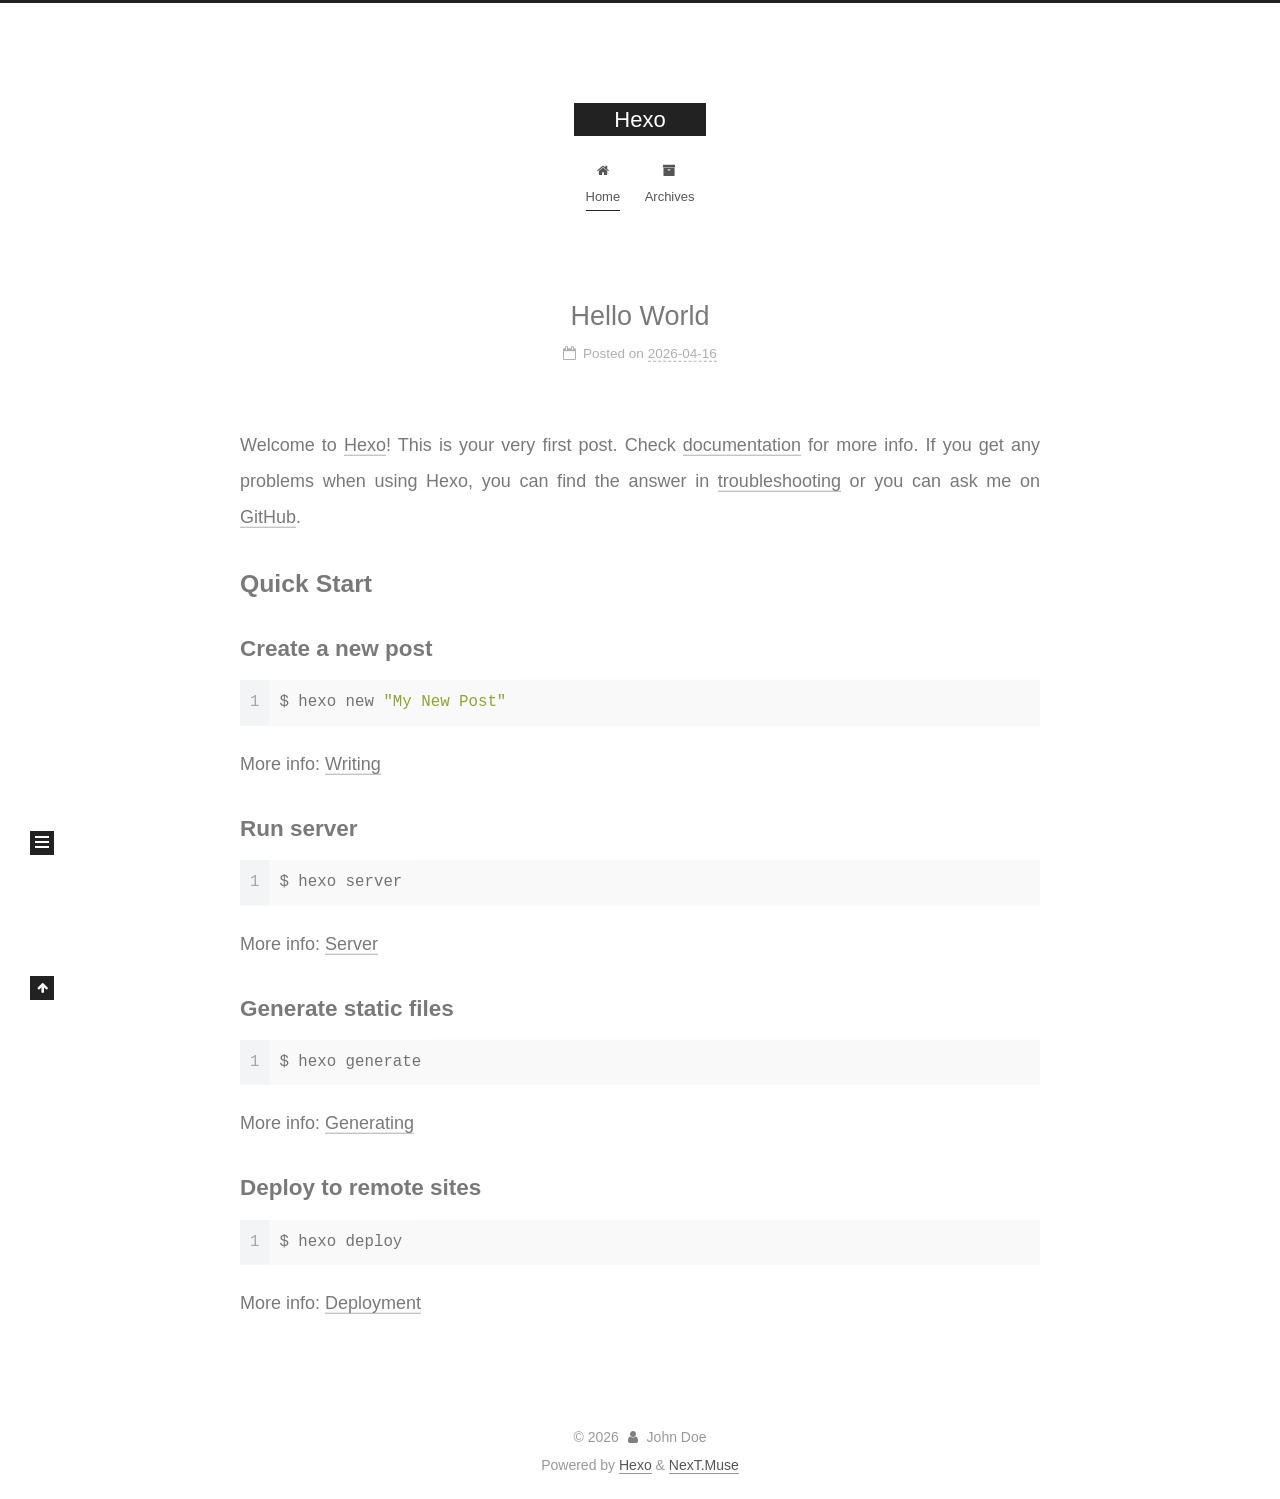
==== index.html @ 34d5f880 "Site updated: 2026-04-16 18:47:47" ====
<!DOCTYPE html>
<html lang="en">
<head>
  <meta charset="UTF-8">
<meta name="viewport" content="width=device-width, initial-scale=1, maximum-scale=2">
<meta name="theme-color" content="#222">
<meta name="generator" content="Hexo 7.3.0">
  <link rel="apple-touch-icon" sizes="180x180" href="/images/apple-touch-icon-next.png">
  <link rel="icon" type="image/png" sizes="32x32" href="/images/favicon-32x32-next.png">
  <link rel="icon" type="image/png" sizes="16x16" href="/images/favicon-16x16-next.png">
  <link rel="mask-icon" href="/images/logo.svg" color="#222">

<link rel="stylesheet" href="/css/main.css">


<link rel="stylesheet" href="/lib/font-awesome/css/font-awesome.min.css">

<script id="hexo-configurations">
    var NexT = window.NexT || {};
    var CONFIG = {"hostname":"example.com","root":"/","scheme":"Muse","version":"7.8.0","exturl":false,"sidebar":{"position":"left","display":"post","padding":18,"offset":12,"onmobile":false},"copycode":{"enable":false,"show_result":false,"style":null},"back2top":{"enable":true,"sidebar":false,"scrollpercent":false},"bookmark":{"enable":false,"color":"#222","save":"auto"},"fancybox":false,"mediumzoom":false,"lazyload":false,"pangu":false,"comments":{"style":"tabs","active":null,"storage":true,"lazyload":false,"nav":null},"algolia":{"hits":{"per_page":10},"labels":{"input_placeholder":"Search for Posts","hits_empty":"We didn't find any results for the search: ${query}","hits_stats":"${hits} results found in ${time} ms"}},"localsearch":{"enable":false,"trigger":"auto","top_n_per_article":1,"unescape":false,"preload":false},"motion":{"enable":true,"async":false,"transition":{"post_block":"fadeIn","post_header":"slideDownIn","post_body":"slideDownIn","coll_header":"slideLeftIn","sidebar":"slideUpIn"}}};
  </script>

  <meta property="og:type" content="website">
<meta property="og:title" content="Hexo">
<meta property="og:url" content="http://example.com/index.html">
<meta property="og:site_name" content="Hexo">
<meta property="og:locale" content="en_US">
<meta property="article:author" content="John Doe">
<meta name="twitter:card" content="summary">

<link rel="canonical" href="http://example.com/">


<script id="page-configurations">
  // https://hexo.io/docs/variables.html
  CONFIG.page = {
    sidebar: "",
    isHome : true,
    isPost : false,
    lang   : 'en'
  };
</script>

  <title>Hexo</title>
  






  <noscript>
  <style>
  .use-motion .brand,
  .use-motion .menu-item,
  .sidebar-inner,
  .use-motion .post-block,
  .use-motion .pagination,
  .use-motion .comments,
  .use-motion .post-header,
  .use-motion .post-body,
  .use-motion .collection-header { opacity: initial; }

  .use-motion .site-title,
  .use-motion .site-subtitle {
    opacity: initial;
    top: initial;
  }

  .use-motion .logo-line-before i { left: initial; }
  .use-motion .logo-line-after i { right: initial; }
  </style>
</noscript>

</head>

<body itemscope itemtype="http://schema.org/WebPage">
  <div class="container use-motion">
    <div class="headband"></div>

    <header class="header" itemscope itemtype="http://schema.org/WPHeader">
      <div class="header-inner"><div class="site-brand-container">
  <div class="site-nav-toggle">
    <div class="toggle" aria-label="Toggle navigation bar">
      <span class="toggle-line toggle-line-first"></span>
      <span class="toggle-line toggle-line-middle"></span>
      <span class="toggle-line toggle-line-last"></span>
    </div>
  </div>

  <div class="site-meta">

    <a href="/" class="brand" rel="start">
      <span class="logo-line-before"><i></i></span>
      <h1 class="site-title">Hexo</h1>
      <span class="logo-line-after"><i></i></span>
    </a>
  </div>

  <div class="site-nav-right">
    <div class="toggle popup-trigger">
    </div>
  </div>
</div>




<nav class="site-nav">
  <ul id="menu" class="menu">
        <li class="menu-item menu-item-home">

    <a href="/" rel="section"><i class="fa fa-fw fa-home"></i>Home</a>

  </li>
        <li class="menu-item menu-item-archives">

    <a href="/archives/" rel="section"><i class="fa fa-fw fa-archive"></i>Archives</a>

  </li>
  </ul>
</nav>




</div>
    </header>

    
  <div class="back-to-top">
    <i class="fa fa-arrow-up"></i>
    <span>0%</span>
  </div>


    <main class="main">
      <div class="main-inner">
        <div class="content-wrap">
          

          <div class="content index posts-expand">
            
      
  
  
  <article itemscope itemtype="http://schema.org/Article" class="post-block" lang="en">
    <link itemprop="mainEntityOfPage" href="http://example.com/2026/04/16/hello-world/">

    <span hidden itemprop="author" itemscope itemtype="http://schema.org/Person">
      <meta itemprop="image" content="/images/avatar.gif">
      <meta itemprop="name" content="John Doe">
      <meta itemprop="description" content="">
    </span>

    <span hidden itemprop="publisher" itemscope itemtype="http://schema.org/Organization">
      <meta itemprop="name" content="Hexo">
    </span>
      <header class="post-header">
        <h2 class="post-title" itemprop="name headline">
          
            <a href="/2026/04/16/hello-world/" class="post-title-link" itemprop="url">Hello World</a>
        </h2>

        <div class="post-meta">
            <span class="post-meta-item">
              <span class="post-meta-item-icon">
                <i class="fa fa-calendar-o"></i>
              </span>
              <span class="post-meta-item-text">Posted on</span>
              

              <time title="Created: 2026-04-16 18:30:25 / Modified: 18:25:52" itemprop="dateCreated datePublished" datetime="2026-04-16T18:30:25+08:00">2026-04-16</time>
            </span>

          

        </div>
      </header>

    
    
    
    <div class="post-body" itemprop="articleBody">

      
          <p>Welcome to <a target="_blank" rel="noopener" href="https://hexo.io/">Hexo</a>! This is your very first post. Check <a target="_blank" rel="noopener" href="https://hexo.io/docs/">documentation</a> for more info. If you get any problems when using Hexo, you can find the answer in <a target="_blank" rel="noopener" href="https://hexo.io/docs/troubleshooting.html">troubleshooting</a> or you can ask me on <a target="_blank" rel="noopener" href="https://github.com/hexojs/hexo/issues">GitHub</a>.</p>
<h2 id="Quick-Start"><a href="#Quick-Start" class="headerlink" title="Quick Start"></a>Quick Start</h2><h3 id="Create-a-new-post"><a href="#Create-a-new-post" class="headerlink" title="Create a new post"></a>Create a new post</h3><figure class="highlight bash"><table><tr><td class="gutter"><pre><span class="line">1</span><br></pre></td><td class="code"><pre><span class="line">$ hexo new <span class="string">&quot;My New Post&quot;</span></span><br></pre></td></tr></table></figure>

<p>More info: <a target="_blank" rel="noopener" href="https://hexo.io/docs/writing.html">Writing</a></p>
<h3 id="Run-server"><a href="#Run-server" class="headerlink" title="Run server"></a>Run server</h3><figure class="highlight bash"><table><tr><td class="gutter"><pre><span class="line">1</span><br></pre></td><td class="code"><pre><span class="line">$ hexo server</span><br></pre></td></tr></table></figure>

<p>More info: <a target="_blank" rel="noopener" href="https://hexo.io/docs/server.html">Server</a></p>
<h3 id="Generate-static-files"><a href="#Generate-static-files" class="headerlink" title="Generate static files"></a>Generate static files</h3><figure class="highlight bash"><table><tr><td class="gutter"><pre><span class="line">1</span><br></pre></td><td class="code"><pre><span class="line">$ hexo generate</span><br></pre></td></tr></table></figure>

<p>More info: <a target="_blank" rel="noopener" href="https://hexo.io/docs/generating.html">Generating</a></p>
<h3 id="Deploy-to-remote-sites"><a href="#Deploy-to-remote-sites" class="headerlink" title="Deploy to remote sites"></a>Deploy to remote sites</h3><figure class="highlight bash"><table><tr><td class="gutter"><pre><span class="line">1</span><br></pre></td><td class="code"><pre><span class="line">$ hexo deploy</span><br></pre></td></tr></table></figure>

<p>More info: <a target="_blank" rel="noopener" href="https://hexo.io/docs/one-command-deployment.html">Deployment</a></p>

      
    </div>

    
    
    
      <footer class="post-footer">
        <div class="post-eof"></div>
      </footer>
  </article>
  
  
  


  



          </div>
          

<script>
  window.addEventListener('tabs:register', () => {
    let { activeClass } = CONFIG.comments;
    if (CONFIG.comments.storage) {
      activeClass = localStorage.getItem('comments_active') || activeClass;
    }
    if (activeClass) {
      let activeTab = document.querySelector(`a[href="#comment-${activeClass}"]`);
      if (activeTab) {
        activeTab.click();
      }
    }
  });
  if (CONFIG.comments.storage) {
    window.addEventListener('tabs:click', event => {
      if (!event.target.matches('.tabs-comment .tab-content .tab-pane')) return;
      let commentClass = event.target.classList[1];
      localStorage.setItem('comments_active', commentClass);
    });
  }
</script>

        </div>
          
  
  <div class="toggle sidebar-toggle">
    <span class="toggle-line toggle-line-first"></span>
    <span class="toggle-line toggle-line-middle"></span>
    <span class="toggle-line toggle-line-last"></span>
  </div>

  <aside class="sidebar">
    <div class="sidebar-inner">

      <ul class="sidebar-nav motion-element">
        <li class="sidebar-nav-toc">
          Table of Contents
        </li>
        <li class="sidebar-nav-overview">
          Overview
        </li>
      </ul>

      <!--noindex-->
      <div class="post-toc-wrap sidebar-panel">
      </div>
      <!--/noindex-->

      <div class="site-overview-wrap sidebar-panel">
        <div class="site-author motion-element" itemprop="author" itemscope itemtype="http://schema.org/Person">
  <p class="site-author-name" itemprop="name">John Doe</p>
  <div class="site-description" itemprop="description"></div>
</div>
<div class="site-state-wrap motion-element">
  <nav class="site-state">
      <div class="site-state-item site-state-posts">
          <a href="/archives/">
        
          <span class="site-state-item-count">1</span>
          <span class="site-state-item-name">posts</span>
        </a>
      </div>
  </nav>
</div>



      </div>

    </div>
  </aside>
  <div id="sidebar-dimmer"></div>


      </div>
    </main>

    <footer class="footer">
      <div class="footer-inner">
        

        

<div class="copyright">
  
  &copy; 
  <span itemprop="copyrightYear">2026</span>
  <span class="with-love">
    <i class="fa fa-user"></i>
  </span>
  <span class="author" itemprop="copyrightHolder">John Doe</span>
</div>
  <div class="powered-by">Powered by <a href="https://hexo.io/" class="theme-link" rel="noopener" target="_blank">Hexo</a> & <a href="https://muse.theme-next.org/" class="theme-link" rel="noopener" target="_blank">NexT.Muse</a>
  </div>

        








      </div>
    </footer>
  </div>

  
  <script src="/lib/anime.min.js"></script>
  <script src="/lib/velocity/velocity.min.js"></script>
  <script src="/lib/velocity/velocity.ui.min.js"></script>

<script src="/js/utils.js"></script>

<script src="/js/motion.js"></script>


<script src="/js/schemes/muse.js"></script>


<script src="/js/next-boot.js"></script>




  















  

  

</body>
</html>
---- css/main.css ----
:root {
  --body-bg-color: #fff;
  --content-bg-color: #fff;
  --card-bg-color: #f5f5f5;
  --text-color: #555;
  --link-color: #555;
  --link-hover-color: #222;
  --brand-color: #fff;
  --brand-hover-color: #fff;
  --table-row-odd-bg-color: #f9f9f9;
  --table-row-hover-bg-color: #f5f5f5;
  --menu-item-bg-color: #f5f5f5;
  --btn-default-bg: #222;
  --btn-default-color: #fff;
  --btn-default-border-color: #222;
  --btn-default-hover-bg: #fff;
  --btn-default-hover-color: #222;
  --btn-default-hover-border-color: #222;
}
html {
  line-height: 1.15; /* 1 */
  -webkit-text-size-adjust: 100%; /* 2 */
}
body {
  margin: 0;
}
main {
  display: block;
}
h1 {
  font-size: 2em;
  margin: 0.67em 0;
}
hr {
  box-sizing: content-box; /* 1 */
  height: 0; /* 1 */
  overflow: visible; /* 2 */
}
pre {
  font-family: monospace, monospace; /* 1 */
  font-size: 1em; /* 2 */
}
a {
  background: transparent;
}
abbr[title] {
  border-bottom: none; /* 1 */
  text-decoration: underline; /* 2 */
  text-decoration: underline dotted; /* 2 */
}
b,
strong {
  font-weight: bolder;
}
code,
kbd,
samp {
  font-family: monospace, monospace; /* 1 */
  font-size: 1em; /* 2 */
}
small {
  font-size: 80%;
}
sub,
sup {
  font-size: 75%;
  line-height: 0;
  position: relative;
  vertical-align: baseline;
}
sub {
  bottom: -0.25em;
}
sup {
  top: -0.5em;
}
img {
  border-style: none;
}
button,
input,
optgroup,
select,
textarea {
  font-family: inherit; /* 1 */
  font-size: 100%; /* 1 */
  line-height: 1.15; /* 1 */
  margin: 0; /* 2 */
}
button,
input {
/* 1 */
  overflow: visible;
}
button,
select {
/* 1 */
  text-transform: none;
}
button,
[type='button'],
[type='reset'],
[type='submit'] {
  -webkit-appearance: button;
}
button::-moz-focus-inner,
[type='button']::-moz-focus-inner,
[type='reset']::-moz-focus-inner,
[type='submit']::-moz-focus-inner {
  border-style: none;
  padding: 0;
}
button:-moz-focusring,
[type='button']:-moz-focusring,
[type='reset']:-moz-focusring,
[type='submit']:-moz-focusring {
  outline: 1px dotted ButtonText;
}
fieldset {
  padding: 0.35em 0.75em 0.625em;
}
legend {
  box-sizing: border-box; /* 1 */
  color: inherit; /* 2 */
  display: table; /* 1 */
  max-width: 100%; /* 1 */
  padding: 0; /* 3 */
  white-space: normal; /* 1 */
}
progress {
  vertical-align: baseline;
}
textarea {
  overflow: auto;
}
[type='checkbox'],
[type='radio'] {
  box-sizing: border-box; /* 1 */
  padding: 0; /* 2 */
}
[type='number']::-webkit-inner-spin-button,
[type='number']::-webkit-outer-spin-button {
  height: auto;
}
[type='search'] {
  outline-offset: -2px; /* 2 */
  -webkit-appearance: textfield; /* 1 */
}
[type='search']::-webkit-search-decoration {
  -webkit-appearance: none;
}
::-webkit-file-upload-button {
  font: inherit; /* 2 */
  -webkit-appearance: button; /* 1 */
}
details {
  display: block;
}
summary {
  display: list-item;
}
template {
  display: none;
}
[hidden] {
  display: none;
}
::selection {
  background: #262a30;
  color: #eee;
}
html,
body {
  height: 100%;
}
body {
  background: var(--body-bg-color);
  color: var(--text-color);
  font-family: 'Lato', "PingFang SC", "Microsoft YaHei", sans-serif;
  font-size: 1em;
  line-height: 2;
}
@media (max-width: 991px) {
  body {
    padding-left: 0 !important;
    padding-right: 0 !important;
  }
}
h1,
h2,
h3,
h4,
h5,
h6 {
  font-family: 'Lato', "PingFang SC", "Microsoft YaHei", sans-serif;
  font-weight: bold;
  line-height: 1.5;
  margin: 20px 0 15px;
}
h1 {
  font-size: 1.5em;
}
h2 {
  font-size: 1.375em;
}
h3 {
  font-size: 1.25em;
}
h4 {
  font-size: 1.125em;
}
h5 {
  font-size: 1em;
}
h6 {
  font-size: 0.875em;
}
p {
  margin: 0 0 20px 0;
}
a,
span.exturl {
  border-bottom: 1px solid #999;
  color: var(--link-color);
  outline: 0;
  text-decoration: none;
  overflow-wrap: break-word;
  word-wrap: break-word;
  cursor: pointer;
}
a:hover,
span.exturl:hover {
  border-bottom-color: var(--link-hover-color);
  color: var(--link-hover-color);
}
iframe,
img,
video {
  display: block;
  margin-left: auto;
  margin-right: auto;
  max-width: 100%;
}
hr {
  background-image: repeating-linear-gradient(-45deg, #ddd, #ddd 4px, transparent 4px, transparent 8px);
  border: 0;
  height: 3px;
  margin: 40px 0;
}
blockquote {
  border-left: 4px solid #ddd;
  color: #666;
  margin: 0;
  padding: 0 15px;
}
blockquote cite::before {
  content: '-';
  padding: 0 5px;
}
dt {
  font-weight: bold;
}
dd {
  margin: 0;
  padding: 0;
}
kbd {
  background-color: #f5f5f5;
  background-image: linear-gradient(#eee, #fff, #eee);
  border: 1px solid #ccc;
  border-radius: 0.2em;
  box-shadow: 0.1em 0.1em 0.2em rgba(0,0,0,0.1);
  color: #555;
  font-family: inherit;
  padding: 0.1em 0.3em;
  white-space: nowrap;
}
.table-container {
  overflow: auto;
}
table {
  border-collapse: collapse;
  border-spacing: 0;
  font-size: 0.875em;
  margin: 0 0 20px 0;
  width: 100%;
}
tbody tr:nth-of-type(odd) {
  background: var(--table-row-odd-bg-color);
}
tbody tr:hover {
  background: var(--table-row-hover-bg-color);
}
caption,
th,
td {
  font-weight: normal;
  padding: 8px;
  text-align: left;
  vertical-align: middle;
}
th,
td {
  border: 1px solid #ddd;
  border-bottom: 3px solid #ddd;
}
th {
  font-weight: 700;
  padding-bottom: 10px;
}
td {
  border-bottom-width: 1px;
}
.btn {
  background: var(--btn-default-bg);
  border: 2px solid var(--btn-default-border-color);
  border-radius: 0;
  color: var(--btn-default-color);
  display: inline-block;
  font-size: 0.875em;
  line-height: 2;
  padding: 0 20px;
  text-decoration: none;
  transition-property: background-color;
  transition-delay: 0s;
  transition-duration: 0.2s;
  transition-timing-function: ease-in-out;
}
.btn:hover {
  background: var(--btn-default-hover-bg);
  border-color: var(--btn-default-hover-border-color);
  color: var(--btn-default-hover-color);
}
.btn + .btn {
  margin: 0 0 8px 8px;
}
.btn .fa-fw {
  text-align: left;
  width: 1.285714285714286em;
}
.toggle {
  line-height: 0;
}
.toggle .toggle-line {
  background: #fff;
  display: inline-block;
  height: 2px;
  left: 0;
  position: relative;
  top: 0;
  transition: all 0.4s;
  vertical-align: top;
  width: 100%;
}
.toggle .toggle-line:not(:first-child) {
  margin-top: 3px;
}
.toggle.toggle-arrow .toggle-line-first {
  left: 50%;
  top: 2px;
  transform: rotate(45deg);
  width: 50%;
}
.toggle.toggle-arrow .toggle-line-middle {
  left: 2px;
  width: 90%;
}
.toggle.toggle-arrow .toggle-line-last {
  left: 50%;
  top: -2px;
  transform: rotate(-45deg);
  width: 50%;
}
.toggle.toggle-close .toggle-line-first {
  transform: rotate(-45deg);
  top: 5px;
}
.toggle.toggle-close .toggle-line-middle {
  opacity: 0;
}
.toggle.toggle-close .toggle-line-last {
  transform: rotate(45deg);
  top: -5px;
}
.highlight,
pre {
  background: #f7f7f7;
  color: #4d4d4c;
  line-height: 1.6;
  margin: 0 auto 20px;
}
pre,
code {
  font-family: consolas, Menlo, monospace, "PingFang SC", "Microsoft YaHei";
}
code {
  background: #eee;
  border-radius: 3px;
  color: #555;
  padding: 2px 4px;
  overflow-wrap: break-word;
  word-wrap: break-word;
}
.highlight *::selection {
  background: #d6d6d6;
}
.highlight pre {
  border: 0;
  margin: 0;
  padding: 10px 0;
}
.highlight table {
  border: 0;
  margin: 0;
  width: auto;
}
.highlight td {
  border: 0;
  padding: 0;
}
.highlight figcaption {
  background: #eff2f3;
  color: #4d4d4c;
  display: flex;
  font-size: 0.875em;
  justify-content: space-between;
  line-height: 1.2;
  padding: 0.5em;
}
.highlight figcaption a {
  color: #4d4d4c;
}
.highlight figcaption a:hover {
  border-bottom-color: #4d4d4c;
}
.highlight .gutter {
  -moz-user-select: none;
  -ms-user-select: none;
  -webkit-user-select: none;
  user-select: none;
}
.highlight .gutter pre {
  background: #eff2f3;
  color: #869194;
  padding-left: 10px;
  padding-right: 10px;
  text-align: right;
}
.highlight .code pre {
  background: #f7f7f7;
  padding-left: 10px;
  width: 100%;
}
.gist table {
  width: auto;
}
.gist table td {
  border: 0;
}
pre {
  overflow: auto;
  padding: 10px;
}
pre code {
  background: none;
  color: #4d4d4c;
  font-size: 0.875em;
  padding: 0;
  text-shadow: none;
}
pre .deletion {
  background: #fdd;
}
pre .addition {
  background: #dfd;
}
pre .meta {
  color: #eab700;
  -moz-user-select: none;
  -ms-user-select: none;
  -webkit-user-select: none;
  user-select: none;
}
pre .comment {
  color: #8e908c;
}
pre .variable,
pre .attribute,
pre .tag,
pre .name,
pre .regexp,
pre .ruby .constant,
pre .xml .tag .title,
pre .xml .pi,
pre .xml .doctype,
pre .html .doctype,
pre .css .id,
pre .css .class,
pre .css .pseudo {
  color: #c82829;
}
pre .number,
pre .preprocessor,
pre .built_in,
pre .builtin-name,
pre .literal,
pre .params,
pre .constant,
pre .command {
  color: #f5871f;
}
pre .ruby .class .title,
pre .css .rules .attribute,
pre .string,
pre .symbol,
pre .value,
pre .inheritance,
pre .header,
pre .ruby .symbol,
pre .xml .cdata,
pre .special,
pre .formula {
  color: #718c00;
}
pre .title,
pre .css .hexcolor {
  color: #3e999f;
}
pre .function,
pre .python .decorator,
pre .python .title,
pre .ruby .function .title,
pre .ruby .title .keyword,
pre .perl .sub,
pre .javascript .title,
pre .coffeescript .title {
  color: #4271ae;
}
pre .keyword,
pre .javascript .function {
  color: #8959a8;
}
.blockquote-center {
  border-left: none;
  margin: 40px 0;
  padding: 0;
  position: relative;
  text-align: center;
}
.blockquote-center::before,
.blockquote-center::after {
  background-repeat: no-repeat;
  background-size: 22px 22px;
  content: ' ';
  display: block;
  height: 24px;
  opacity: 0.2;
  position: absolute;
  width: 100%;
}
.blockquote-center::before {
  background-image: url("../images/quote-l.svg");
  background-position: 0 -6px;
  border-top: 1px solid #ccc;
  top: -20px;
}
.blockquote-center::after {
  background-image: url("../images/quote-r.svg");
  background-position: 100% 8px;
  border-bottom: 1px solid #ccc;
  bottom: -20px;
}
.blockquote-center p,
.blockquote-center div {
  text-align: center;
}
.post-body .group-picture img {
  margin: 0 auto;
  padding: 0 3px;
}
.group-picture-row {
  margin-bottom: 6px;
  overflow: hidden;
}
.group-picture-column {
  float: left;
  margin-bottom: 10px;
}
.post-body .label {
  color: #555;
  display: inline;
  padding: 0 2px;
}
.post-body .label.default {
  background: #f0f0f0;
}
.post-body .label.primary {
  background: #efe6f7;
}
.post-body .label.info {
  background: #e5f2f8;
}
.post-body .label.success {
  background: #e7f4e9;
}
.post-body .label.warning {
  background: #fcf6e1;
}
.post-body .label.danger {
  background: #fae8eb;
}
.post-body .tabs {
  margin-bottom: 20px;
}
.post-body .tabs,
.tabs-comment {
  display: block;
  padding-top: 10px;
  position: relative;
}
.post-body .tabs ul.nav-tabs,
.tabs-comment ul.nav-tabs {
  display: flex;
  flex-wrap: wrap;
  margin: 0;
  margin-bottom: -1px;
  padding: 0;
}
@media (max-width: 413px) {
  .post-body .tabs ul.nav-tabs,
  .tabs-comment ul.nav-tabs {
    display: block;
    margin-bottom: 5px;
  }
}
.post-body .tabs ul.nav-tabs li.tab,
.tabs-comment ul.nav-tabs li.tab {
  border-bottom: 1px solid #ddd;
  border-left: 1px solid transparent;
  border-right: 1px solid transparent;
  border-top: 3px solid transparent;
  flex-grow: 1;
  list-style-type: none;
  border-radius: 0 0 0 0;
}
@media (max-width: 413px) {
  .post-body .tabs ul.nav-tabs li.tab,
  .tabs-comment ul.nav-tabs li.tab {
    border-bottom: 1px solid transparent;
    border-left: 3px solid transparent;
    border-right: 1px solid transparent;
    border-top: 1px solid transparent;
  }
}
@media (max-width: 413px) {
  .post-body .tabs ul.nav-tabs li.tab,
  .tabs-comment ul.nav-tabs li.tab {
    border-radius: 0;
  }
}
.post-body .tabs ul.nav-tabs li.tab a,
.tabs-comment ul.nav-tabs li.tab a {
  border-bottom: initial;
  display: block;
  line-height: 1.8;
  outline: 0;
  padding: 0.25em 0.75em;
  text-align: center;
  transition-delay: 0s;
  transition-duration: 0.2s;
  transition-timing-function: ease-out;
}
.post-body .tabs ul.nav-tabs li.tab a i,
.tabs-comment ul.nav-tabs li.tab a i {
  width: 1.285714285714286em;
}
.post-body .tabs ul.nav-tabs li.tab.active,
.tabs-comment ul.nav-tabs li.tab.active {
  border-bottom: 1px solid transparent;
  border-left: 1px solid #ddd;
  border-right: 1px solid #ddd;
  border-top: 3px solid #fc6423;
}
@media (max-width: 413px) {
  .post-body .tabs ul.nav-tabs li.tab.active,
  .tabs-comment ul.nav-tabs li.tab.active {
    border-bottom: 1px solid #ddd;
    border-left: 3px solid #fc6423;
    border-right: 1px solid #ddd;
    border-top: 1px solid #ddd;
  }
}
.post-body .tabs ul.nav-tabs li.tab.active a,
.tabs-comment ul.nav-tabs li.tab.active a {
  color: var(--link-color);
  cursor: default;
}
.post-body .tabs .tab-content .tab-pane,
.tabs-comment .tab-content .tab-pane {
  border: 1px solid #ddd;
  border-top: 0;
  padding: 20px 20px 0 20px;
  border-radius: 0;
}
.post-body .tabs .tab-content .tab-pane:not(.active),
.tabs-comment .tab-content .tab-pane:not(.active) {
  display: none;
}
.post-body .tabs .tab-content .tab-pane.active,
.tabs-comment .tab-content .tab-pane.active {
  display: block;
}
.post-body .tabs .tab-content .tab-pane.active:nth-of-type(1),
.tabs-comment .tab-content .tab-pane.active:nth-of-type(1) {
  border-radius: 0 0 0 0;
}
@media (max-width: 413px) {
  .post-body .tabs .tab-content .tab-pane.active:nth-of-type(1),
  .tabs-comment .tab-content .tab-pane.active:nth-of-type(1) {
    border-radius: 0;
  }
}
.post-body .note {
  border-radius: 3px;
  margin-bottom: 20px;
  padding: 1em;
  position: relative;
  border: 1px solid #eee;
  border-left-width: 5px;
}
.post-body .note h2,
.post-body .note h3,
.post-body .note h4,
.post-body .note h5,
.post-body .note h6 {
  margin-top: 0;
  border-bottom: initial;
  margin-bottom: 0;
  padding-top: 0;
}
.post-body .note p:first-child,
.post-body .note ul:first-child,
.post-body .note ol:first-child,
.post-body .note table:first-child,
.post-body .note pre:first-child,
.post-body .note blockquote:first-child,
.post-body .note img:first-child {
  margin-top: 0;
}
.post-body .note p:last-child,
.post-body .note ul:last-child,
.post-body .note ol:last-child,
.post-body .note table:last-child,
.post-body .note pre:last-child,
.post-body .note blockquote:last-child,
.post-body .note img:last-child {
  margin-bottom: 0;
}
.post-body .note.default {
  border-left-color: #777;
}
.post-body .note.default h2,
.post-body .note.default h3,
.post-body .note.default h4,
.post-body .note.default h5,
.post-body .note.default h6 {
  color: #777;
}
.post-body .note.primary {
  border-left-color: #6f42c1;
}
.post-body .note.primary h2,
.post-body .note.primary h3,
.post-body .note.primary h4,
.post-body .note.primary h5,
.post-body .note.primary h6 {
  color: #6f42c1;
}
.post-body .note.info {
  border-left-color: #428bca;
}
.post-body .note.info h2,
.post-body .note.info h3,
.post-body .note.info h4,
.post-body .note.info h5,
.post-body .note.info h6 {
  color: #428bca;
}
.post-body .note.success {
  border-left-color: #5cb85c;
}
.post-body .note.success h2,
.post-body .note.success h3,
.post-body .note.success h4,
.post-body .note.success h5,
.post-body .note.success h6 {
  color: #5cb85c;
}
.post-body .note.warning {
  border-left-color: #f0ad4e;
}
.post-body .note.warning h2,
.post-body .note.warning h3,
.post-body .note.warning h4,
.post-body .note.warning h5,
.post-body .note.warning h6 {
  color: #f0ad4e;
}
.post-body .note.danger {
  border-left-color: #d9534f;
}
.post-body .note.danger h2,
.post-body .note.danger h3,
.post-body .note.danger h4,
.post-body .note.danger h5,
.post-body .note.danger h6 {
  color: #d9534f;
}
.pagination .prev,
.pagination .next,
.pagination .page-number,
.pagination .space {
  display: inline-block;
  margin: 0 10px;
  padding: 0 11px;
  position: relative;
  top: -1px;
}
@media (max-width: 767px) {
  .pagination .prev,
  .pagination .next,
  .pagination .page-number,
  .pagination .space {
    margin: 0 5px;
  }
}
.pagination {
  border-top: 1px solid #eee;
  margin: 120px 0 0;
  text-align: center;
}
.pagination .prev,
.pagination .next,
.pagination .page-number {
  border-bottom: 0;
  border-top: 1px solid #eee;
  transition-property: border-color;
  transition-delay: 0s;
  transition-duration: 0.2s;
  transition-timing-function: ease-in-out;
}
.pagination .prev:hover,
.pagination .next:hover,
.pagination .page-number:hover {
  border-top-color: #222;
}
.pagination .space {
  margin: 0;
  padding: 0;
}
.pagination .prev {
  margin-left: 0;
}
.pagination .next {
  margin-right: 0;
}
.pagination .page-number.current {
  background: #ccc;
  border-top-color: #ccc;
  color: #fff;
}
@media (max-width: 767px) {
  .pagination {
    border-top: none;
  }
  .pagination .prev,
  .pagination .next,
  .pagination .page-number {
    border-bottom: 1px solid #eee;
    border-top: 0;
    margin-bottom: 10px;
    padding: 0 10px;
  }
  .pagination .prev:hover,
  .pagination .next:hover,
  .pagination .page-number:hover {
    border-bottom-color: #222;
  }
}
.comments {
  margin-top: 60px;
  overflow: hidden;
}
.comment-button-group {
  display: flex;
  flex-wrap: wrap-reverse;
  justify-content: center;
  margin: 1em 0;
}
.comment-button-group .comment-button {
  margin: 0.1em 0.2em;
}
.comment-button-group .comment-button.active {
  background: var(--btn-default-hover-bg);
  border-color: var(--btn-default-hover-border-color);
  color: var(--btn-default-hover-color);
}
.comment-position {
  display: none;
}
.comment-position.active {
  display: block;
}
.tabs-comment {
  background: var(--content-bg-color);
  margin-top: 4em;
  padding-top: 0;
}
.tabs-comment .comments {
  border: 0;
  box-shadow: none;
  margin-top: 0;
  padding-top: 0;
}
.container {
  min-height: 100%;
  position: relative;
}
.main-inner {
  margin: 0 auto;
  width: 700px;
}
@media (min-width: 1200px) {
  .main-inner {
    width: 800px;
  }
}
@media (min-width: 1600px) {
  .main-inner {
    width: 900px;
  }
}
@media (max-width: 767px) {
  .content-wrap {
    padding: 0 20px;
  }
}
.header {
  background: transparent;
}
.header-inner {
  margin: 0 auto;
  width: 700px;
}
@media (min-width: 1200px) {
  .header-inner {
    width: 800px;
  }
}
@media (min-width: 1600px) {
  .header-inner {
    width: 900px;
  }
}
.site-brand-container {
  display: flex;
  flex-shrink: 0;
  padding: 0 10px;
}
.headband {
  background: #222;
  height: 3px;
}
.site-meta {
  flex-grow: 1;
  text-align: center;
}
@media (max-width: 767px) {
  .site-meta {
    text-align: center;
  }
}
.brand {
  border-bottom: none;
  color: var(--brand-color);
  display: inline-block;
  line-height: 1.375em;
  padding: 0 40px;
  position: relative;
}
.brand:hover {
  color: var(--brand-hover-color);
}
.site-title {
  font-family: 'Lato', "PingFang SC", "Microsoft YaHei", sans-serif;
  font-size: 1.375em;
  font-weight: normal;
  margin: 0;
}
.site-subtitle {
  color: #999;
  font-size: 0.8125em;
  margin: 10px 0;
}
.use-motion .brand {
  opacity: 0;
}
.use-motion .site-title,
.use-motion .site-subtitle,
.use-motion .custom-logo-image {
  opacity: 0;
  position: relative;
  top: -10px;
}
.site-nav-toggle,
.site-nav-right {
  display: none;
}
@media (max-width: 767px) {
  .site-nav-toggle,
  .site-nav-right {
    display: flex;
    flex-direction: column;
    justify-content: center;
  }
}
.site-nav-toggle .toggle,
.site-nav-right .toggle {
  color: var(--text-color);
  padding: 10px;
  width: 22px;
}
.site-nav-toggle .toggle .toggle-line,
.site-nav-right .toggle .toggle-line {
  background: var(--text-color);
  border-radius: 1px;
}
.site-nav {
  display: block;
}
@media (max-width: 767px) {
  .site-nav {
    clear: both;
    display: none;
  }
}
.site-nav.site-nav-on {
  display: block;
}
.menu {
  margin-top: 20px;
  padding-left: 0;
  text-align: center;
}
.menu-item {
  display: inline-block;
  list-style: none;
  margin: 0 10px;
}
@media (max-width: 767px) {
  .menu-item {
    display: block;
    margin-top: 10px;
  }
  .menu-item.menu-item-search {
    display: none;
  }
}
.menu-item a,
.menu-item span.exturl {
  border-bottom: 0;
  display: block;
  font-size: 0.8125em;
  transition-property: border-color;
  transition-delay: 0s;
  transition-duration: 0.2s;
  transition-timing-function: ease-in-out;
}
@media (hover: none) {
  .menu-item a:hover,
  .menu-item span.exturl:hover {
    border-bottom-color: transparent !important;
  }
}
.menu-item .fa {
  margin-right: 8px;
}
.menu-item .badge {
  display: inline-block;
  font-weight: bold;
  line-height: 1;
  margin-left: 0.35em;
  margin-top: 0.35em;
  text-align: center;
  white-space: nowrap;
}
@media (max-width: 767px) {
  .menu-item .badge {
    float: right;
    margin-left: 0;
  }
}
.menu-item-active a,
.menu .menu-item a:hover,
.menu .menu-item span.exturl:hover {
  background: var(--menu-item-bg-color);
}
.use-motion .menu-item {
  opacity: 0;
}
.sidebar {
  background: #222;
  bottom: 0;
  box-shadow: inset 0 2px 6px #000;
  position: fixed;
  top: 0;
}
@media (max-width: 991px) {
  .sidebar {
    display: none;
  }
}
.sidebar-inner {
  color: #999;
  padding: 18px 10px;
  text-align: center;
}
.cc-license {
  margin-top: 10px;
  text-align: center;
}
.cc-license .cc-opacity {
  border-bottom: none;
  opacity: 0.7;
}
.cc-license .cc-opacity:hover {
  opacity: 0.9;
}
.cc-license img {
  display: inline-block;
}
.site-author-image {
  border: 2px solid #333;
  display: block;
  margin: 0 auto;
  max-width: 96px;
  padding: 2px;
}
.site-author-name {
  color: #f5f5f5;
  font-weight: normal;
  margin: 5px 0 0;
  text-align: center;
}
.site-description {
  color: #999;
  font-size: 1em;
  margin-top: 5px;
  text-align: center;
}
.links-of-author {
  margin-top: 15px;
}
.links-of-author a,
.links-of-author span.exturl {
  border-bottom-color: #555;
  display: inline-block;
  font-size: 0.8125em;
  margin-bottom: 10px;
  margin-right: 10px;
  vertical-align: middle;
}
.links-of-author a::before,
.links-of-author span.exturl::before {
  background: #71ffff;
  border-radius: 50%;
  content: ' ';
  display: inline-block;
  height: 4px;
  margin-right: 3px;
  vertical-align: middle;
  width: 4px;
}
.sidebar-button {
  margin-top: 15px;
}
.sidebar-button a {
  border: 1px solid #fc6423;
  border-radius: 4px;
  color: #fc6423;
  display: inline-block;
  padding: 0 15px;
}
.sidebar-button a .fa {
  margin-right: 5px;
}
.sidebar-button a:hover {
  background: #fc6423;
  border: 1px solid #fc6423;
  color: #fff;
}
.sidebar-button a:hover .fa {
  color: #fff;
}
.links-of-blogroll {
  font-size: 0.8125em;
  margin-top: 10px;
}
.links-of-blogroll-title {
  font-size: 0.875em;
  font-weight: 600;
  margin-top: 0;
}
.links-of-blogroll-list {
  list-style: none;
  margin: 0;
  padding: 0;
}
#sidebar-dimmer {
  display: none;
}
@media (max-width: 767px) {
  #sidebar-dimmer {
    background: #000;
    display: block;
    height: 100%;
    left: 100%;
    opacity: 0;
    position: fixed;
    top: 0;
    width: 100%;
    z-index: 1100;
  }
  .sidebar-active + #sidebar-dimmer {
    opacity: 0.7;
    transform: translateX(-100%);
    transition: opacity 0.5s;
  }
}
.sidebar-nav {
  margin: 0;
  padding-bottom: 20px;
  padding-left: 0;
}
.sidebar-nav li {
  border-bottom: 1px solid transparent;
  color: #555;
  cursor: pointer;
  display: inline-block;
  font-size: 0.875em;
}
.sidebar-nav li.sidebar-nav-overview {
  margin-left: 10px;
}
.sidebar-nav li:hover {
  color: #f5f5f5;
}
.sidebar-nav .sidebar-nav-active {
  border-bottom-color: #87daff;
  color: #87daff;
}
.sidebar-nav .sidebar-nav-active:hover {
  color: #87daff;
}
.sidebar-panel {
  display: none;
  overflow-x: hidden;
  overflow-y: auto;
}
.sidebar-panel-active {
  display: block;
}
.sidebar-toggle {
  background: #222;
  bottom: 45px;
  cursor: pointer;
  height: 14px;
  left: 30px;
  padding: 5px;
  position: fixed;
  width: 14px;
  z-index: 1300;
}
@media (max-width: 991px) {
  .sidebar-toggle {
    left: 20px;
    opacity: 0.8;
    display: none;
  }
}
.sidebar-toggle:hover .toggle-line {
  background: #87daff;
}
.post-toc {
  font-size: 0.875em;
}
.post-toc ol {
  list-style: none;
  margin: 0;
  padding: 0 2px 5px 10px;
  text-align: left;
}
.post-toc ol > ol {
  padding-left: 0;
}
.post-toc ol a {
  transition-property: all;
  transition-delay: 0s;
  transition-duration: 0.2s;
  transition-timing-function: ease-in-out;
}
.post-toc .nav-item {
  line-height: 1.8;
  overflow: hidden;
  text-overflow: ellipsis;
  white-space: nowrap;
}
.post-toc .nav .nav-child {
  display: none;
}
.post-toc .nav .active > .nav-child {
  display: block;
}
.post-toc .nav .active-current > .nav-child {
  display: block;
}
.post-toc .nav .active-current > .nav-child > .nav-item {
  display: block;
}
.post-toc .nav .active > a {
  border-bottom-color: #87daff;
  color: #87daff;
}
.post-toc .nav .active-current > a {
  color: #87daff;
}
.post-toc .nav .active-current > a:hover {
  color: #87daff;
}
.site-state {
  display: flex;
  justify-content: center;
  line-height: 1.4;
  margin-top: 10px;
  overflow: hidden;
  text-align: center;
  white-space: nowrap;
}
.site-state-item {
  padding: 0 15px;
}
.site-state-item:not(:first-child) {
  border-left: 1px solid #333;
}
.site-state-item a {
  border-bottom: none;
}
.site-state-item-count {
  display: block;
  font-size: 1.25em;
  font-weight: 600;
  text-align: center;
}
.site-state-item-name {
  color: inherit;
  font-size: 0.875em;
}
.footer {
  color: #999;
  font-size: 0.875em;
  padding: 20px 0;
}
.footer.footer-fixed {
  bottom: 0;
  left: 0;
  position: absolute;
  right: 0;
}
.footer-inner {
  box-sizing: border-box;
  margin: 0 auto;
  text-align: center;
  width: 700px;
}
@media (min-width: 1200px) {
  .footer-inner {
    width: 800px;
  }
}
@media (min-width: 1600px) {
  .footer-inner {
    width: 900px;
  }
}
.languages {
  display: inline-block;
  font-size: 1.125em;
  position: relative;
}
.languages .lang-select-label span {
  margin: 0 0.5em;
}
.languages .lang-select {
  height: 100%;
  left: 0;
  opacity: 0;
  position: absolute;
  top: 0;
  width: 100%;
}
.with-love {
  color: #808080;
  display: inline-block;
  margin: 0 5px;
}
.powered-by,
.theme-info {
  display: inline-block;
}
@-moz-keyframes iconAnimate {
  0%, 100% {
    transform: scale(1);
  }
  10%, 30% {
    transform: scale(0.9);
  }
  20%, 40%, 60%, 80% {
    transform: scale(1.1);
  }
  50%, 70% {
    transform: scale(1.1);
  }
}
@-webkit-keyframes iconAnimate {
  0%, 100% {
    transform: scale(1);
  }
  10%, 30% {
    transform: scale(0.9);
  }
  20%, 40%, 60%, 80% {
    transform: scale(1.1);
  }
  50%, 70% {
    transform: scale(1.1);
  }
}
@-o-keyframes iconAnimate {
  0%, 100% {
    transform: scale(1);
  }
  10%, 30% {
    transform: scale(0.9);
  }
  20%, 40%, 60%, 80% {
    transform: scale(1.1);
  }
  50%, 70% {
    transform: scale(1.1);
  }
}
@keyframes iconAnimate {
  0%, 100% {
    transform: scale(1);
  }
  10%, 30% {
    transform: scale(0.9);
  }
  20%, 40%, 60%, 80% {
    transform: scale(1.1);
  }
  50%, 70% {
    transform: scale(1.1);
  }
}
.back-to-top {
  font-size: 12px;
  text-align: center;
  transition-delay: 0s;
  transition-duration: 0.2s;
  transition-timing-function: ease-in-out;
}
.back-to-top {
  background: #222;
  bottom: -100px;
  box-sizing: border-box;
  color: #fff;
  cursor: pointer;
  left: 30px;
  opacity: 1;
  padding: 0 6px;
  position: fixed;
  transition-property: bottom;
  z-index: 1300;
  width: 24px;
}
.back-to-top span {
  display: none;
}
.back-to-top:hover {
  color: #87daff;
}
.back-to-top.back-to-top-on {
  bottom: 19px;
}
@media (max-width: 991px) {
  .back-to-top {
    left: 20px;
    opacity: 0.8;
  }
}
.post-body {
  font-family: 'Lato', "PingFang SC", "Microsoft YaHei", sans-serif;
  overflow-wrap: break-word;
  word-wrap: break-word;
}
@media (min-width: 1200px) {
  .post-body {
    font-size: 1.125em;
  }
}
.post-body .exturl .fa {
  font-size: 0.875em;
  margin-left: 4px;
}
.post-body .image-caption,
.post-body .figure .caption {
  color: #999;
  font-size: 0.875em;
  font-weight: bold;
  line-height: 1;
  margin: -20px auto 15px;
  text-align: center;
}
.post-sticky-flag {
  display: inline-block;
  transform: rotate(30deg);
}
.post-button {
  margin-top: 40px;
  text-align: center;
}
.use-motion .post-block,
.use-motion .pagination,
.use-motion .comments {
  opacity: 0;
}
.use-motion .post-header {
  opacity: 0;
}
.use-motion .post-body {
  opacity: 0;
}
.use-motion .collection-header {
  opacity: 0;
}
.posts-collapse {
  margin-left: 35px;
  position: relative;
}
@media (max-width: 767px) {
  .posts-collapse {
    margin-left: 0px;
    margin-right: 0px;
  }
}
.posts-collapse .collection-title {
  font-size: 1.125em;
  position: relative;
}
.posts-collapse .collection-title::before {
  background: #999;
  border: 1px solid #fff;
  border-radius: 50%;
  content: ' ';
  height: 10px;
  left: 0;
  margin-left: -6px;
  margin-top: -4px;
  position: absolute;
  top: 50%;
  width: 10px;
}
.posts-collapse .collection-year {
  font-size: 1.5em;
  font-weight: bold;
  margin: 60px 0;
  position: relative;
}
.posts-collapse .collection-year::before {
  background: #bbb;
  border-radius: 50%;
  content: ' ';
  height: 8px;
  left: 0;
  margin-left: -4px;
  margin-top: -4px;
  position: absolute;
  top: 50%;
  width: 8px;
}
.posts-collapse .collection-header {
  display: block;
  margin: 0 0 0 20px;
}
.posts-collapse .collection-header small {
  color: #bbb;
  margin-left: 5px;
}
.posts-collapse .post-header {
  border-bottom: 1px dashed #ccc;
  margin: 30px 0;
  padding-left: 15px;
  position: relative;
  transition-property: border;
  transition-delay: 0s;
  transition-duration: 0.2s;
  transition-timing-function: ease-in-out;
}
.posts-collapse .post-header::before {
  background: #bbb;
  border: 1px solid #fff;
  border-radius: 50%;
  content: ' ';
  height: 6px;
  left: 0;
  margin-left: -4px;
  position: absolute;
  top: 0.75em;
  transition-property: background;
  width: 6px;
  transition-delay: 0s;
  transition-duration: 0.2s;
  transition-timing-function: ease-in-out;
}
.posts-collapse .post-header:hover {
  border-bottom-color: #666;
}
.posts-collapse .post-header:hover::before {
  background: #222;
}
.posts-collapse .post-meta {
  display: inline;
  font-size: 0.75em;
  margin-right: 10px;
}
.posts-collapse .post-title {
  display: inline;
}
.posts-collapse .post-title a,
.posts-collapse .post-title span.exturl {
  border-bottom: none;
  color: var(--link-color);
}
.posts-collapse::before {
  background: #f5f5f5;
  content: ' ';
  height: 100%;
  left: 0;
  margin-left: -2px;
  position: absolute;
  top: 1.25em;
  width: 4px;
}
.posts-collapse .fa-external-link {
  font-size: 0.875em;
  margin-left: 5px;
}
.post-eof {
  background: #ccc;
  height: 1px;
  margin: 80px auto 60px;
  text-align: center;
  width: 8%;
}
.post-block:last-of-type .post-eof {
  display: none;
}
.content {
  padding-top: 40px;
}
@media (min-width: 992px) {
  .post-body {
    text-align: justify;
  }
}
@media (max-width: 991px) {
  .post-body {
    text-align: justify;
  }
}
.post-body h1,
.post-body h2,
.post-body h3,
.post-body h4,
.post-body h5,
.post-body h6 {
  padding-top: 10px;
}
.post-body h1 .header-anchor,
.post-body h2 .header-anchor,
.post-body h3 .header-anchor,
.post-body h4 .header-anchor,
.post-body h5 .header-anchor,
.post-body h6 .header-anchor {
  border-bottom-style: none;
  color: #ccc;
  float: right;
  margin-left: 10px;
  visibility: hidden;
}
.post-body h1 .header-anchor:hover,
.post-body h2 .header-anchor:hover,
.post-body h3 .header-anchor:hover,
.post-body h4 .header-anchor:hover,
.post-body h5 .header-anchor:hover,
.post-body h6 .header-anchor:hover {
  color: inherit;
}
.post-body h1:hover .header-anchor,
.post-body h2:hover .header-anchor,
.post-body h3:hover .header-anchor,
.post-body h4:hover .header-anchor,
.post-body h5:hover .header-anchor,
.post-body h6:hover .header-anchor {
  visibility: visible;
}
.post-body iframe,
.post-body img,
.post-body video {
  margin-bottom: 20px;
}
.post-body .video-container {
  height: 0;
  margin-bottom: 20px;
  overflow: hidden;
  padding-top: 75%;
  position: relative;
  width: 100%;
}
.post-body .video-container iframe,
.post-body .video-container object,
.post-body .video-container embed {
  height: 100%;
  left: 0;
  margin: 0;
  position: absolute;
  top: 0;
  width: 100%;
}
.post-gallery {
  align-items: center;
  display: grid;
  grid-gap: 10px;
  grid-template-columns: 1fr 1fr 1fr;
  margin-bottom: 20px;
}
@media (max-width: 767px) {
  .post-gallery {
    grid-template-columns: 1fr 1fr;
  }
}
.post-gallery a {
  border: 0;
}
.post-gallery img {
  margin: 0;
}
.posts-expand .post-header {
  font-size: 1.125em;
}
.posts-expand .post-title {
  font-size: 1.5em;
  font-weight: normal;
  margin: initial;
  text-align: center;
  overflow-wrap: break-word;
  word-wrap: break-word;
}
.posts-expand .post-title-link {
  border-bottom: none;
  color: var(--link-color);
  display: inline-block;
  position: relative;
  vertical-align: top;
}
.posts-expand .post-title-link::before {
  background: var(--link-color);
  bottom: 0;
  content: '';
  height: 2px;
  left: 0;
  position: absolute;
  transform: scaleX(0);
  visibility: hidden;
  width: 100%;
  transition-delay: 0s;
  transition-duration: 0.2s;
  transition-timing-function: ease-in-out;
}
.posts-expand .post-title-link:hover::before {
  transform: scaleX(1);
  visibility: visible;
}
.posts-expand .post-title-link .fa {
  font-size: 0.875em;
  margin-left: 5px;
}
.posts-expand .post-meta {
  color: #999;
  font-family: 'Lato', "PingFang SC", "Microsoft YaHei", sans-serif;
  font-size: 0.75em;
  margin: 3px 0 60px 0;
  text-align: center;
}
.posts-expand .post-meta .post-description {
  font-size: 0.875em;
  margin-top: 2px;
}
.posts-expand .post-meta time {
  border-bottom: 1px dashed #999;
  cursor: pointer;
}
.post-meta .post-meta-item + .post-meta-item::before {
  content: '|';
  margin: 0 0.5em;
}
.post-meta-divider {
  margin: 0 0.5em;
}
.post-meta-item-icon {
  margin-right: 3px;
}
@media (max-width: 991px) {
  .post-meta-item-icon {
    display: inline-block;
  }
}
@media (max-width: 991px) {
  .post-meta-item-text {
    display: none;
  }
}
.post-nav {
  border-top: 1px solid #eee;
  display: flex;
  justify-content: space-between;
  margin-top: 15px;
  padding-top: 10px;
}
.post-nav-item {
  flex: 1;
}
.post-nav-item a {
  border-bottom: none;
  display: block;
  font-size: 0.875em;
  line-height: 1.6;
  position: relative;
}
.post-nav-item a:active {
  top: 2px;
}
.post-nav-item .fa {
  font-size: 0.75em;
}
.post-nav-item:first-child {
  margin-right: 15px;
}
.post-nav-item:first-child a {
  padding-left: 5px;
}
.post-nav-item:first-child .fa {
  margin-right: 5px;
}
.post-nav-item:last-child {
  margin-left: 15px;
  text-align: right;
}
.post-nav-item:last-child a {
  padding-right: 5px;
}
.post-nav-item:last-child .fa {
  margin-left: 5px;
}
.rtl.post-body p,
.rtl.post-body a,
.rtl.post-body h1,
.rtl.post-body h2,
.rtl.post-body h3,
.rtl.post-body h4,
.rtl.post-body h5,
.rtl.post-body h6,
.rtl.post-body li,
.rtl.post-body ul,
.rtl.post-body ol {
  direction: rtl;
  font-family: UKIJ Ekran;
}
.rtl.post-title {
  font-family: UKIJ Ekran;
}
.post-tags {
  margin-top: 40px;
  text-align: center;
}
.post-tags a {
  display: inline-block;
  font-size: 0.8125em;
}
.post-tags a:not(:last-child) {
  margin-right: 10px;
}
.post-widgets {
  border-top: 1px solid #eee;
  margin-top: 15px;
  text-align: center;
}
.wp_rating {
  height: 20px;
  line-height: 20px;
  margin-top: 10px;
  padding-top: 6px;
  text-align: center;
}
.social-like {
  display: flex;
  font-size: 0.875em;
  justify-content: center;
  text-align: center;
}
.reward-container {
  margin: 20px auto;
  padding: 10px 0;
  text-align: center;
  width: 90%;
}
.reward-container button {
  background: #ff2a2a;
  border: 0;
  border-radius: 5px;
  color: #fff;
  cursor: pointer;
  line-height: 2;
  outline: 0;
  padding: 0 15px;
  vertical-align: text-top;
}
.reward-container button:hover {
  background: #f55;
}
#qr {
  padding-top: 20px;
}
#qr a {
  border: 0;
}
#qr img {
  display: inline-block;
  margin: 0.8em 2em 0 2em;
  max-width: 100%;
  width: 180px;
}
#qr p {
  text-align: center;
}
.category-all-page .category-all-title {
  text-align: center;
}
.category-all-page .category-all {
  margin-top: 20px;
}
.category-all-page .category-list {
  list-style: none;
  margin: 0;
  padding: 0;
}
.category-all-page .category-list-item {
  margin: 5px 10px;
}
.category-all-page .category-list-count {
  color: #bbb;
}
.category-all-page .category-list-count::before {
  content: ' (';
  display: inline;
}
.category-all-page .category-list-count::after {
  content: ') ';
  display: inline;
}
.category-all-page .category-list-child {
  padding-left: 10px;
}
.event-list {
  padding: 0;
}
.event-list hr {
  background: #222;
  margin: 20px 0 45px 0;
}
.event-list hr::after {
  background: #222;
  color: #fff;
  content: 'NOW';
  display: inline-block;
  font-weight: bold;
  padding: 0 5px;
  text-align: right;
}
.event-list .event {
  background: #222;
  margin: 20px 0;
  min-height: 40px;
  padding: 15px 0 15px 10px;
}
.event-list .event .event-summary {
  color: #fff;
  margin: 0;
  padding-bottom: 3px;
}
.event-list .event .event-summary::before {
  animation: dot-flash 1s alternate infinite ease-in-out;
  color: #fff;
  content: '\f111';
  display: inline-block;
  font-family: 'FontAwesome';
  font-size: 10px;
  margin-right: 25px;
  vertical-align: middle;
}
.event-list .event .event-relative-time {
  color: #bbb;
  display: inline-block;
  font-size: 12px;
  font-weight: normal;
  padding-left: 12px;
}
.event-list .event .event-details {
  color: #fff;
  display: block;
  line-height: 18px;
  margin-left: 56px;
  padding-bottom: 6px;
  padding-top: 3px;
  text-indent: -24px;
}
.event-list .event .event-details::before {
  color: #fff;
  display: inline-block;
  font-family: 'FontAwesome';
  margin-right: 9px;
  text-align: center;
  text-indent: 0;
  width: 14px;
}
.event-list .event .event-details.event-location::before {
  content: '\f041';
}
.event-list .event .event-details.event-duration::before {
  content: '\f017';
}
.event-list .event-past {
  background: #f5f5f5;
}
.event-list .event-past .event-summary,
.event-list .event-past .event-details {
  color: #bbb;
  opacity: 0.9;
}
.event-list .event-past .event-summary::before,
.event-list .event-past .event-details::before {
  animation: none;
  color: #bbb;
}
@-moz-keyframes dot-flash {
  from {
    opacity: 1;
    transform: scale(1);
  }
  to {
    opacity: 0;
    transform: scale(0.8);
  }
}
@-webkit-keyframes dot-flash {
  from {
    opacity: 1;
    transform: scale(1);
  }
  to {
    opacity: 0;
    transform: scale(0.8);
  }
}
@-o-keyframes dot-flash {
  from {
    opacity: 1;
    transform: scale(1);
  }
  to {
    opacity: 0;
    transform: scale(0.8);
  }
}
@keyframes dot-flash {
  from {
    opacity: 1;
    transform: scale(1);
  }
  to {
    opacity: 0;
    transform: scale(0.8);
  }
}
ul.breadcrumb {
  font-size: 0.75em;
  list-style: none;
  margin: 1em 0;
  padding: 0 2em;
  text-align: center;
}
ul.breadcrumb li {
  display: inline;
}
ul.breadcrumb li + li::before {
  content: '/\00a0';
  font-weight: normal;
  padding: 0.5em;
}
ul.breadcrumb li + li:last-child {
  font-weight: bold;
}
.tag-cloud {
  text-align: center;
}
.tag-cloud a {
  display: inline-block;
  margin: 10px;
}
.tag-cloud a:hover {
  color: #222 !important;
}
@media (max-width: 767px) {
  .header-inner,
  .main-inner,
  .footer-inner {
    width: auto;
  }
}
.header-inner {
  padding-top: 100px;
}
@media (max-width: 767px) {
  .header-inner {
    padding-top: 50px;
  }
}
.main-inner {
  padding-bottom: 60px;
}
.content {
  padding-top: 70px;
}
@media (max-width: 767px) {
  .content {
    padding-top: 35px;
  }
}
embed {
  display: block;
  margin: 0 auto 25px auto;
}
.custom-logo .site-meta-headline {
  text-align: center;
}
.custom-logo .site-title {
  color: #222;
  margin: 10px auto 0;
}
.custom-logo .site-title a {
  border: 0;
}
.custom-logo-image {
  background: #fff;
  margin: 0 auto;
  max-width: 150px;
  padding: 5px;
}
.brand {
  background: var(--btn-default-bg);
}
@media (max-width: 767px) {
  .site-nav {
    border-bottom: 1px solid #ddd;
    border-top: 1px solid #ddd;
    left: 0;
    margin: 0;
    padding: 0;
    width: 100%;
  }
}
@media (max-width: 767px) {
  .menu {
    text-align: left;
  }
}
.menu-item-active a,
.menu .menu-item a:hover,
.menu .menu-item span.exturl:hover {
  background: transparent;
  border-bottom: 1px solid var(--link-hover-color) !important;
}
@media (max-width: 767px) {
  .menu-item-active a,
  .menu .menu-item a:hover,
  .menu .menu-item span.exturl:hover {
    border-bottom: 1px dotted #ddd !important;
  }
}
@media (max-width: 767px) {
  .menu .menu-item {
    margin: 0 10px;
  }
}
.menu .menu-item a,
.menu .menu-item span.exturl {
  border-bottom: 1px solid transparent;
}
@media (max-width: 767px) {
  .menu .menu-item a,
  .menu .menu-item span.exturl {
    padding: 5px 10px;
  }
}
@media (min-width: 768px) and (max-width: 991px) {
  .menu .menu-item .fa {
    display: block;
    line-height: 2;
    margin-right: 0;
    width: 100%;
  }
}
@media (min-width: 992px) {
  .menu .menu-item .fa {
    display: block;
    line-height: 2;
    margin-right: 0;
    width: 100%;
  }
}
.menu .menu-item .badge {
  background: #eee;
  padding: 1px 4px;
}
.sub-menu {
  margin: 10px 0;
}
.sub-menu .menu-item {
  display: inline-block;
}
.sidebar {
  left: -320px;
}
.sidebar.sidebar-active {
  left: 0;
}
.sidebar {
  width: 320px;
  z-index: 1200;
  transition-delay: 0s;
  transition-duration: 0.2s;
  transition-timing-function: ease-out;
}
.sidebar a,
.sidebar span.exturl {
  border-bottom-color: #555;
  color: #999;
}
.sidebar a:hover,
.sidebar span.exturl:hover {
  border-bottom-color: #eee;
  color: #eee;
}
.links-of-blogroll-item {
  padding: 2px 10px;
}
.links-of-blogroll-item a,
.links-of-blogroll-item span.exturl {
  box-sizing: border-box;
  display: inline-block;
  max-width: 280px;
  overflow: hidden;
  text-overflow: ellipsis;
  white-space: nowrap;
}
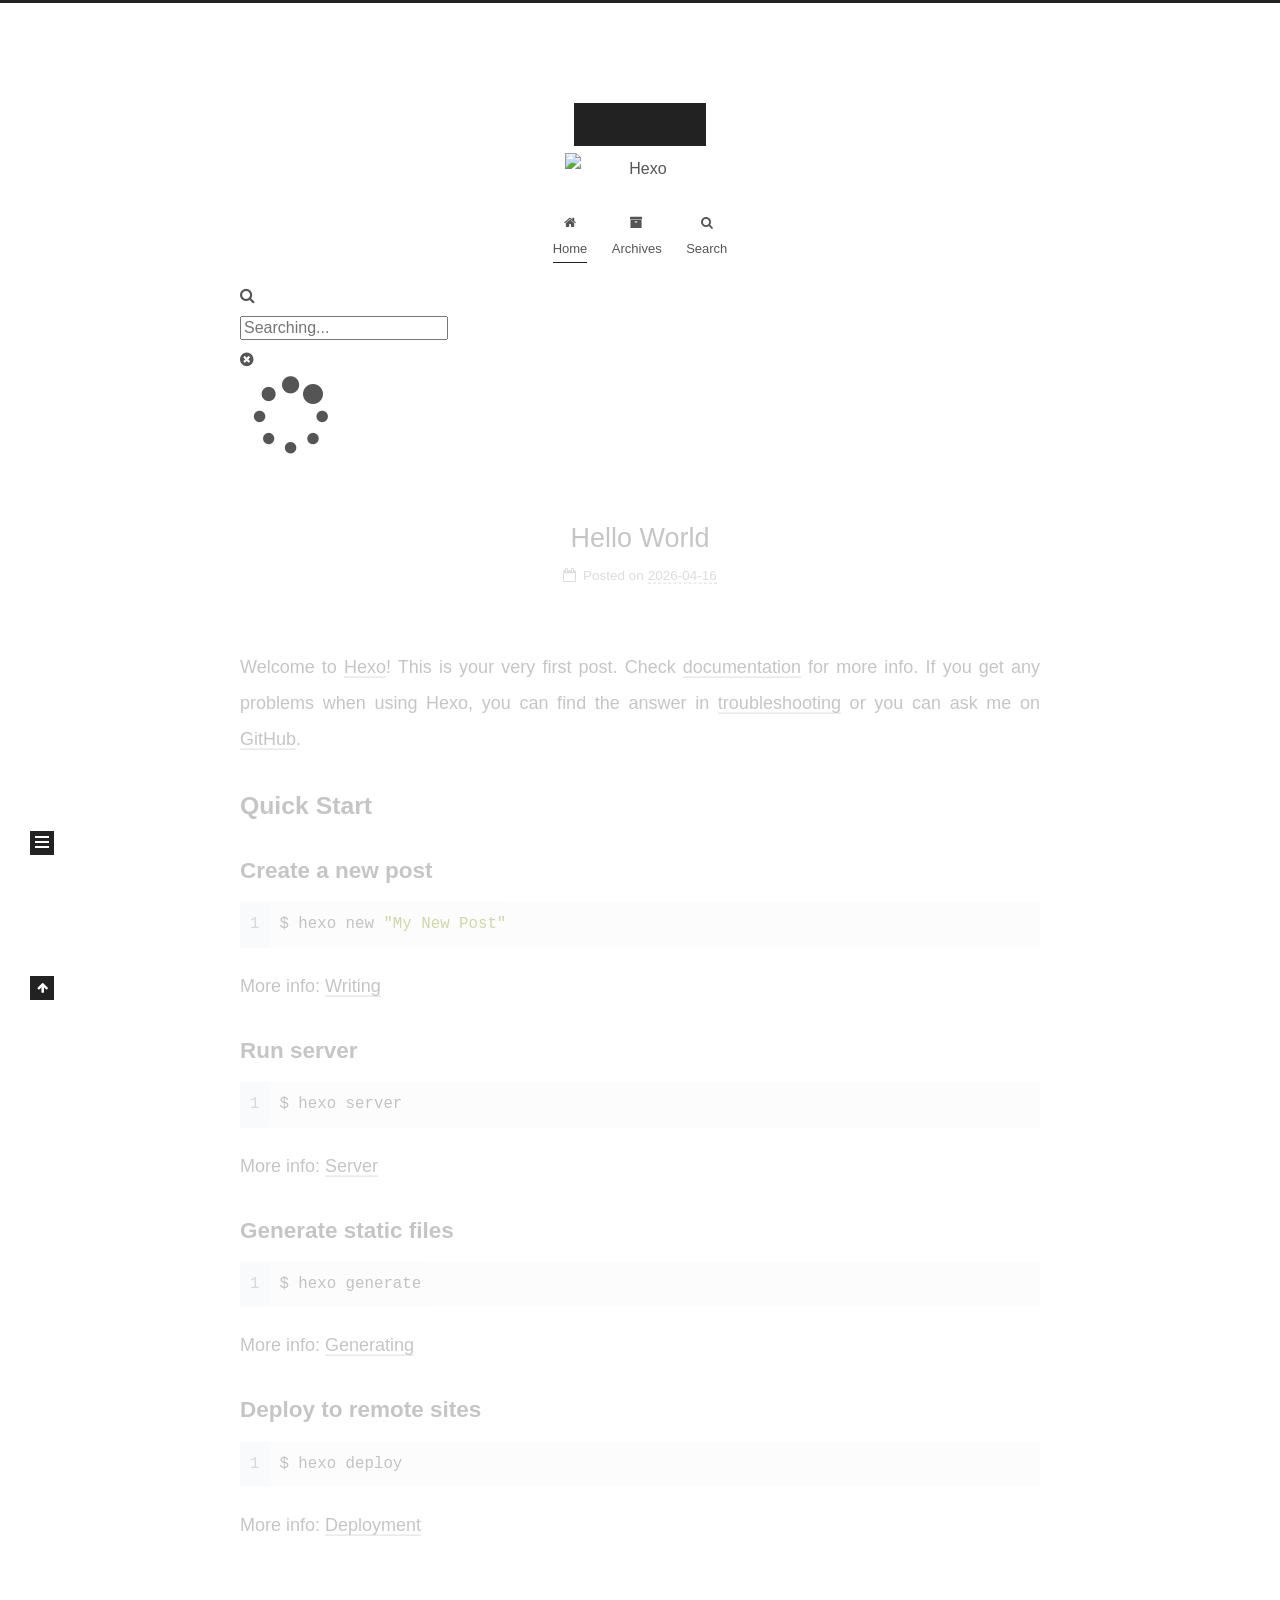
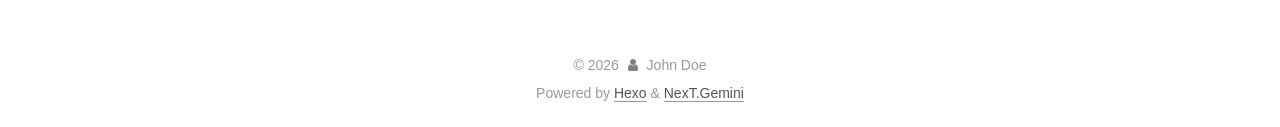
==== commit d1eead17: "Site updated: 2026-04-16 18:58:28" ====
--- a/index.html
+++ b/index.html
@@ -17,7 +17,7 @@
 
 <script id="hexo-configurations">
     var NexT = window.NexT || {};
-    var CONFIG = {"hostname":"example.com","root":"/","scheme":"Muse","version":"7.8.0","exturl":false,"sidebar":{"position":"left","display":"post","padding":18,"offset":12,"onmobile":false},"copycode":{"enable":false,"show_result":false,"style":null},"back2top":{"enable":true,"sidebar":false,"scrollpercent":false},"bookmark":{"enable":false,"color":"#222","save":"auto"},"fancybox":false,"mediumzoom":false,"lazyload":false,"pangu":false,"comments":{"style":"tabs","active":null,"storage":true,"lazyload":false,"nav":null},"algolia":{"hits":{"per_page":10},"labels":{"input_placeholder":"Search for Posts","hits_empty":"We didn't find any results for the search: ${query}","hits_stats":"${hits} results found in ${time} ms"}},"localsearch":{"enable":false,"trigger":"auto","top_n_per_article":1,"unescape":false,"preload":false},"motion":{"enable":true,"async":false,"transition":{"post_block":"fadeIn","post_header":"slideDownIn","post_body":"slideDownIn","coll_header":"slideLeftIn","sidebar":"slideUpIn"}}};
+    var CONFIG = {"hostname":"example.com","root":"/","scheme":"Gemini","version":"7.8.0","exturl":false,"sidebar":{"position":"left","display":"post","padding":18,"offset":12,"onmobile":false},"copycode":{"enable":false,"show_result":false,"style":null},"back2top":{"enable":true,"sidebar":false,"scrollpercent":false},"bookmark":{"enable":false,"color":"#222","save":"auto"},"fancybox":false,"mediumzoom":false,"lazyload":false,"pangu":false,"comments":{"style":"tabs","active":null,"storage":true,"lazyload":false,"nav":null},"algolia":{"hits":{"per_page":10},"labels":{"input_placeholder":"Search for Posts","hits_empty":"We didn't find any results for the search: ${query}","hits_stats":"${hits} results found in ${time} ms"}},"localsearch":{"enable":true,"trigger":"auto","top_n_per_article":1,"unescape":false,"preload":false},"motion":{"enable":true,"async":false,"transition":{"post_block":"fadeIn","post_header":"slideDownIn","post_body":"slideDownIn","coll_header":"slideLeftIn","sidebar":"slideUpIn"}},"path":"search.json"};
   </script>
 
   <meta property="og:type" content="website">
@@ -88,17 +88,21 @@
     </div>
   </div>
 
-  <div class="site-meta">
+  <div class="site-meta custom-logo">
 
     <a href="/" class="brand" rel="start">
       <span class="logo-line-before"><i></i></span>
       <h1 class="site-title">Hexo</h1>
       <span class="logo-line-after"><i></i></span>
     </a>
+      <a>
+        <img class="custom-logo-image" src="/uploads/custom-logo.jpg" alt="Hexo">
+      </a>
   </div>
 
   <div class="site-nav-right">
     <div class="toggle popup-trigger">
+        <i class="fa fa-search fa-fw fa-lg"></i>
     </div>
   </div>
 </div>
@@ -118,11 +122,38 @@
     <a href="/archives/" rel="section"><i class="fa fa-fw fa-archive"></i>Archives</a>
 
   </li>
+      <li class="menu-item menu-item-search">
+        <a role="button" class="popup-trigger"><i class="fa fa-search fa-fw"></i>Search
+        </a>
+      </li>
   </ul>
 </nav>
 
 
 
+  <div class="search-pop-overlay">
+    <div class="popup search-popup">
+        <div class="search-header">
+  <span class="search-icon">
+    <i class="fa fa-search"></i>
+  </span>
+  <div class="search-input-container">
+    <input autocomplete="off" autocapitalize="off"
+           placeholder="Searching..." spellcheck="false"
+           type="search" class="search-input">
+  </div>
+  <span class="popup-btn-close">
+    <i class="fa fa-times-circle"></i>
+  </span>
+</div>
+<div id="search-result">
+  <div id="no-result">
+    <i class="fa fa-spinner fa-pulse fa-5x fa-fw"></i>
+  </div>
+</div>
+
+    </div>
+  </div>
 
 </div>
     </header>
@@ -284,6 +315,9 @@
       </div>
   </nav>
 </div>
+  <div class="cc-license motion-element" itemprop="license">
+    <a href="https://creativecommons.org/licenses/by-nc-sa/4.0/zh-CN" class="cc-opacity" rel="noopener" target="_blank"><img src="/images/cc-by-nc-sa.svg" alt="Creative Commons"></a>
+  </div>
 
 
 
@@ -312,7 +346,7 @@
   </span>
   <span class="author" itemprop="copyrightHolder">John Doe</span>
 </div>
-  <div class="powered-by">Powered by <a href="https://hexo.io/" class="theme-link" rel="noopener" target="_blank">Hexo</a> & <a href="https://muse.theme-next.org/" class="theme-link" rel="noopener" target="_blank">NexT.Muse</a>
+  <div class="powered-by">Powered by <a href="https://hexo.io/" class="theme-link" rel="noopener" target="_blank">Hexo</a> & <a href="https://theme-next.org/" class="theme-link" rel="noopener" target="_blank">NexT.Gemini</a>
   </div>
 
         
@@ -338,7 +372,7 @@
 <script src="/js/motion.js"></script>
 
 
-<script src="/js/schemes/muse.js"></script>
+<script src="/js/schemes/pisces.js"></script>
 
 
 <script src="/js/next-boot.js"></script>
@@ -349,6 +383,10 @@
   
 
 
+
+
+  
+<script src="/js/local-search.js"></script>
 
 
 
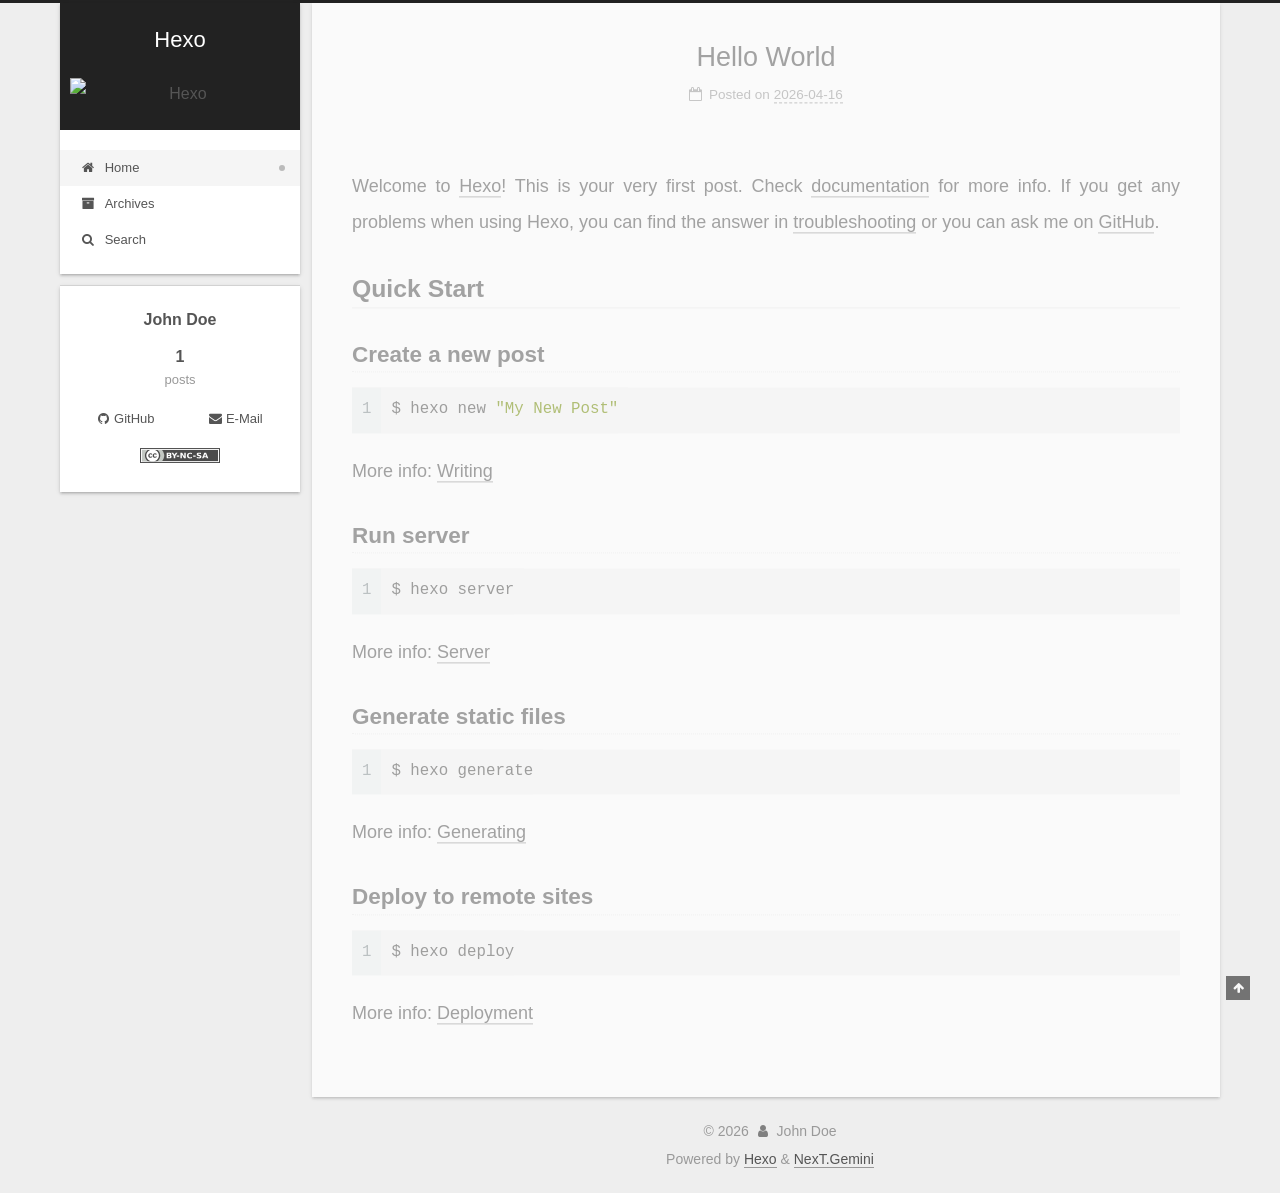
==== commit b399ea49: "Site updated: 2026-04-16 19:17:57" ====
--- a/index.html
+++ b/index.html
@@ -17,18 +17,18 @@
 
 <script id="hexo-configurations">
     var NexT = window.NexT || {};
-    var CONFIG = {"hostname":"example.com","root":"/","scheme":"Gemini","version":"7.8.0","exturl":false,"sidebar":{"position":"left","display":"post","padding":18,"offset":12,"onmobile":false},"copycode":{"enable":false,"show_result":false,"style":null},"back2top":{"enable":true,"sidebar":false,"scrollpercent":false},"bookmark":{"enable":false,"color":"#222","save":"auto"},"fancybox":false,"mediumzoom":false,"lazyload":false,"pangu":false,"comments":{"style":"tabs","active":null,"storage":true,"lazyload":false,"nav":null},"algolia":{"hits":{"per_page":10},"labels":{"input_placeholder":"Search for Posts","hits_empty":"We didn't find any results for the search: ${query}","hits_stats":"${hits} results found in ${time} ms"}},"localsearch":{"enable":true,"trigger":"auto","top_n_per_article":1,"unescape":false,"preload":false},"motion":{"enable":true,"async":false,"transition":{"post_block":"fadeIn","post_header":"slideDownIn","post_body":"slideDownIn","coll_header":"slideLeftIn","sidebar":"slideUpIn"}},"path":"search.json"};
+    var CONFIG = {"hostname":"xizhilanre.github.io","root":"/","scheme":"Gemini","version":"7.8.0","exturl":false,"sidebar":{"position":"left","display":"post","padding":18,"offset":12,"onmobile":false},"copycode":{"enable":true,"style":"flat"},"back2top":{"enable":true,"sidebar":false,"scrollpercent":false},"bookmark":{"enable":false,"color":"#222","save":"auto"},"fancybox":false,"mediumzoom":false,"lazyload":false,"pangu":false,"comments":{"style":"tabs","active":null,"storage":true,"lazyload":false,"nav":null},"algolia":{"hits":{"per_page":10},"labels":{"input_placeholder":"Search for Posts","hits_empty":"We didn't find any results for the search: ${query}","hits_stats":"${hits} results found in ${time} ms"}},"localsearch":{"enable":true,"trigger":"auto","top_n_per_article":1,"unescape":false,"preload":false},"motion":{"enable":true,"async":false,"transition":{"post_block":"fadeIn","post_header":"slideDownIn","post_body":"slideDownIn","coll_header":"slideLeftIn","sidebar":"slideUpIn"}},"path":"search.json"};
   </script>
 
   <meta property="og:type" content="website">
 <meta property="og:title" content="Hexo">
-<meta property="og:url" content="http://example.com/index.html">
+<meta property="og:url" content="https://xizhilanre.github.io/index.html">
 <meta property="og:site_name" content="Hexo">
 <meta property="og:locale" content="en_US">
 <meta property="article:author" content="John Doe">
 <meta name="twitter:card" content="summary">
 
-<link rel="canonical" href="http://example.com/">
+<link rel="canonical" href="https://xizhilanre.github.io/">
 
 
 <script id="page-configurations">
@@ -176,7 +176,7 @@
   
   
   <article itemscope itemtype="http://schema.org/Article" class="post-block" lang="en">
-    <link itemprop="mainEntityOfPage" href="http://example.com/2026/04/16/hello-world/">
+    <link itemprop="mainEntityOfPage" href="https://xizhilanre.github.io/2026/04/16/hello-world/">
 
     <span hidden itemprop="author" itemscope itemtype="http://schema.org/Person">
       <meta itemprop="image" content="/images/avatar.gif">
@@ -315,6 +315,14 @@
       </div>
   </nav>
 </div>
+  <div class="links-of-author motion-element">
+      <span class="links-of-author-item">
+        <a href="https://github.com/xizhilanre" title="GitHub → https:&#x2F;&#x2F;github.com&#x2F;xizhilanre" rel="noopener" target="_blank"><i class="fa fa-fw fa-github"></i>GitHub</a>
+      </span>
+      <span class="links-of-author-item">
+        <a href="mailto:767269555@qq.com" title="E-Mail → mailto:767269555@qq.com" rel="noopener" target="_blank"><i class="fa fa-fw fa-envelope"></i>E-Mail</a>
+      </span>
+  </div>
   <div class="cc-license motion-element" itemprop="license">
     <a href="https://creativecommons.org/licenses/by-nc-sa/4.0/zh-CN" class="cc-opacity" rel="noopener" target="_blank"><img src="/images/cc-by-nc-sa.svg" alt="Creative Commons"></a>
   </div>
--- a/css/main.css
+++ b/css/main.css
@@ -1,5 +1,5 @@
 :root {
-  --body-bg-color: #fff;
+  --body-bg-color: #eee;
   --content-bg-color: #fff;
   --card-bg-color: #f5f5f5;
   --text-color: #555;
@@ -10,11 +10,11 @@
   --table-row-odd-bg-color: #f9f9f9;
   --table-row-hover-bg-color: #f5f5f5;
   --menu-item-bg-color: #f5f5f5;
-  --btn-default-bg: #222;
-  --btn-default-color: #fff;
-  --btn-default-border-color: #222;
-  --btn-default-hover-bg: #fff;
-  --btn-default-hover-color: #222;
+  --btn-default-bg: #fff;
+  --btn-default-color: #555;
+  --btn-default-border-color: #555;
+  --btn-default-hover-bg: #222;
+  --btn-default-hover-color: #fff;
   --btn-default-hover-border-color: #222;
 }
 html {
@@ -314,7 +314,7 @@
 .btn {
   background: var(--btn-default-bg);
   border: 2px solid var(--btn-default-border-color);
-  border-radius: 0;
+  border-radius: 2px;
   color: var(--btn-default-color);
   display: inline-block;
   font-size: 0.875em;
@@ -382,6 +382,29 @@
   transform: rotate(45deg);
   top: -5px;
 }
+.highlight-container {
+  position: relative;
+}
+.highlight-container:hover .copy-btn,
+.highlight-container .copy-btn:focus {
+  opacity: 1;
+}
+.copy-btn {
+  color: #333;
+  cursor: pointer;
+  line-height: 1.6;
+  opacity: 0;
+  padding: 2px 6px;
+  position: absolute;
+  transition-delay: 0s;
+  transition-duration: 0.2s;
+  transition-timing-function: ease-in-out;
+  background: #fff;
+  border: 0;
+  font-size: 0.8125em;
+  right: 0;
+  top: 0;
+}
 .highlight,
 pre {
   background: #f7f7f7;
@@ -469,10 +492,10 @@
   text-shadow: none;
 }
 pre .deletion {
-  background: #fdd;
+  background: #800000;
 }
 pre .addition {
-  background: #dfd;
+  background: #008000;
 }
 pre .meta {
   color: #eab700;
@@ -928,16 +951,16 @@
 }
 .main-inner {
   margin: 0 auto;
-  width: 700px;
+  width: calc(100% - 20px);
 }
 @media (min-width: 1200px) {
   .main-inner {
-    width: 800px;
+    width: 1160px;
   }
 }
 @media (min-width: 1600px) {
   .main-inner {
-    width: 900px;
+    width: 73%;
   }
 }
 @media (max-width: 767px) {
@@ -950,16 +973,16 @@
 }
 .header-inner {
   margin: 0 auto;
-  width: 700px;
+  width: calc(100% - 20px);
 }
 @media (min-width: 1200px) {
   .header-inner {
-    width: 800px;
+    width: 1160px;
   }
 }
 @media (min-width: 1600px) {
   .header-inner {
-    width: 900px;
+    width: 73%;
   }
 }
 .site-brand-container {
@@ -998,7 +1021,7 @@
   margin: 0;
 }
 .site-subtitle {
-  color: #999;
+  color: #ddd;
   font-size: 0.8125em;
   margin: 10px 0;
 }
@@ -1140,22 +1163,22 @@
   display: inline-block;
 }
 .site-author-image {
-  border: 2px solid #333;
+  border: 1px solid #eee;
   display: block;
   margin: 0 auto;
-  max-width: 96px;
+  max-width: 120px;
   padding: 2px;
 }
 .site-author-name {
-  color: #f5f5f5;
-  font-weight: normal;
-  margin: 5px 0 0;
+  color: var(--text-color);
+  font-weight: 600;
+  margin: 0;
   text-align: center;
 }
 .site-description {
   color: #999;
-  font-size: 1em;
-  margin-top: 5px;
+  font-size: 0.8125em;
+  margin-top: 0;
   text-align: center;
 }
 .links-of-author {
@@ -1172,7 +1195,7 @@
 }
 .links-of-author a::before,
 .links-of-author span.exturl::before {
-  background: #71ffff;
+  background: #ffbecf;
   border-radius: 50%;
   content: ' ';
   display: inline-block;
@@ -1253,14 +1276,14 @@
   margin-left: 10px;
 }
 .sidebar-nav li:hover {
-  color: #f5f5f5;
+  color: #fc6423;
 }
 .sidebar-nav .sidebar-nav-active {
-  border-bottom-color: #87daff;
-  color: #87daff;
+  border-bottom-color: #fc6423;
+  color: #fc6423;
 }
 .sidebar-nav .sidebar-nav-active:hover {
-  color: #87daff;
+  color: #fc6423;
 }
 .sidebar-panel {
   display: none;
@@ -1289,7 +1312,7 @@
   }
 }
 .sidebar-toggle:hover .toggle-line {
-  background: #87daff;
+  background: #fc6423;
 }
 .post-toc {
   font-size: 0.875em;
@@ -1328,14 +1351,14 @@
   display: block;
 }
 .post-toc .nav .active > a {
-  border-bottom-color: #87daff;
-  color: #87daff;
+  border-bottom-color: #fc6423;
+  color: #fc6423;
 }
 .post-toc .nav .active-current > a {
-  color: #87daff;
+  color: #fc6423;
 }
 .post-toc .nav .active-current > a:hover {
-  color: #87daff;
+  color: #fc6423;
 }
 .site-state {
   display: flex;
@@ -1350,20 +1373,20 @@
   padding: 0 15px;
 }
 .site-state-item:not(:first-child) {
-  border-left: 1px solid #333;
+  border-left: 1px solid #eee;
 }
 .site-state-item a {
   border-bottom: none;
 }
 .site-state-item-count {
   display: block;
-  font-size: 1.25em;
+  font-size: 1em;
   font-weight: 600;
   text-align: center;
 }
 .site-state-item-name {
-  color: inherit;
-  font-size: 0.875em;
+  color: #999;
+  font-size: 0.8125em;
 }
 .footer {
   color: #999;
@@ -1380,16 +1403,16 @@
   box-sizing: border-box;
   margin: 0 auto;
   text-align: center;
-  width: 700px;
+  width: calc(100% - 20px);
 }
 @media (min-width: 1200px) {
   .footer-inner {
-    width: 800px;
+    width: 1160px;
   }
 }
 @media (min-width: 1600px) {
   .footer-inner {
-    width: 900px;
+    width: 73%;
   }
 }
 .languages {
@@ -1487,7 +1510,7 @@
   color: #fff;
   cursor: pointer;
   left: 30px;
-  opacity: 1;
+  opacity: 0.6;
   padding: 0 6px;
   position: fixed;
   transition-property: bottom;
@@ -1498,10 +1521,10 @@
   display: none;
 }
 .back-to-top:hover {
-  color: #87daff;
+  color: #fc6423;
 }
 .back-to-top.back-to-top-on {
-  bottom: 19px;
+  bottom: 30px;
 }
 @media (max-width: 991px) {
   .back-to-top {
@@ -1964,6 +1987,13 @@
 #qr p {
   text-align: center;
 }
+.post-copyright {
+  background: var(--card-bg-color);
+  border-left: 3px solid #ff2a2a;
+  list-style: none;
+  margin: 2em 0 0;
+  padding: 0.5em 1em;
+}
 .category-all-page .category-all-title {
   text-align: center;
 }
@@ -2141,156 +2171,523 @@
 .tag-cloud a:hover {
   color: #222 !important;
 }
+.search-pop-overlay {
+  background: rgba(0,0,0,0);
+  height: 100%;
+  left: 0;
+  position: fixed;
+  top: 0;
+  transition: visibility 0s linear 0.2s, background 0.2s;
+  visibility: hidden;
+  width: 100%;
+  z-index: 1400;
+}
+.search-pop-overlay.search-active {
+  background: rgba(0,0,0,0.3);
+  transition: background 0.2s;
+  visibility: visible;
+}
+.search-popup {
+  background: var(--card-bg-color);
+  border-radius: 5px;
+  height: 80%;
+  left: calc(50% - 350px);
+  position: fixed;
+  top: 10%;
+  transform: scale(0);
+  transition: transform 0.2s;
+  width: 700px;
+  z-index: 1500;
+}
+.search-active .search-popup {
+  transform: scale(1);
+}
 @media (max-width: 767px) {
-  .header-inner,
-  .main-inner,
-  .footer-inner {
-    width: auto;
-  }
-}
-.header-inner {
-  padding-top: 100px;
-}
-@media (max-width: 767px) {
-  .header-inner {
-    padding-top: 50px;
-  }
-}
-.main-inner {
-  padding-bottom: 60px;
-}
-.content {
-  padding-top: 70px;
-}
-@media (max-width: 767px) {
-  .content {
-    padding-top: 35px;
-  }
-}
-embed {
-  display: block;
-  margin: 0 auto 25px auto;
-}
-.custom-logo .site-meta-headline {
-  text-align: center;
-}
-.custom-logo .site-title {
-  color: #222;
-  margin: 10px auto 0;
-}
-.custom-logo .site-title a {
-  border: 0;
-}
-.custom-logo-image {
-  background: #fff;
-  margin: 0 auto;
-  max-width: 150px;
-  padding: 5px;
-}
-.brand {
-  background: var(--btn-default-bg);
-}
-@media (max-width: 767px) {
-  .site-nav {
-    border-bottom: 1px solid #ddd;
-    border-top: 1px solid #ddd;
+  .search-popup {
+    border-radius: 0;
+    height: 100%;
     left: 0;
     margin: 0;
-    padding: 0;
+    top: 0;
     width: 100%;
   }
 }
-@media (max-width: 767px) {
-  .menu {
-    text-align: left;
-  }
-}
-.menu-item-active a,
-.menu .menu-item a:hover,
-.menu .menu-item span.exturl:hover {
+.search-popup .search-icon,
+.search-popup .popup-btn-close {
+  color: #999;
+  font-size: 18px;
+  padding: 0 10px;
+}
+.search-popup .popup-btn-close {
+  cursor: pointer;
+}
+.search-popup .popup-btn-close:hover .fa {
+  color: #222;
+}
+.search-popup .search-header {
+  background: #eee;
+  border-top-left-radius: 5px;
+  border-top-right-radius: 5px;
+  display: flex;
+  padding: 5px;
+}
+.search-popup input.search-input {
   background: transparent;
-  border-bottom: 1px solid var(--link-hover-color) !important;
-}
-@media (max-width: 767px) {
-  .menu-item-active a,
-  .menu .menu-item a:hover,
-  .menu .menu-item span.exturl:hover {
-    border-bottom: 1px dotted #ddd !important;
-  }
-}
-@media (max-width: 767px) {
-  .menu .menu-item {
-    margin: 0 10px;
-  }
+  border: 0;
+  outline: 0;
+  width: 100%;
+}
+.search-popup input.search-input::-webkit-search-cancel-button {
+  display: none;
+}
+.search-popup .search-input-container {
+  flex-grow: 1;
+  padding: 2px;
+}
+.search-popup ul.search-result-list {
+  margin: 0 5px;
+  padding: 0;
+  width: 100%;
+}
+.search-popup p.search-result {
+  border-bottom: 1px dashed #ccc;
+  padding: 5px 0;
+}
+.search-popup a.search-result-title {
+  font-weight: bold;
+}
+.search-popup .search-keyword {
+  border-bottom: 1px dashed #ff2a2a;
+  color: #ff2a2a;
+  font-weight: bold;
+}
+.search-popup #search-result {
+  display: flex;
+  height: calc(100% - 55px);
+  overflow: auto;
+  padding: 5px 25px;
+}
+.search-popup #no-result {
+  color: #ccc;
+  margin: auto;
+}
+.header {
+  margin: 0 auto;
+  position: relative;
+  width: calc(100% - 20px);
+}
+@media (min-width: 1200px) {
+  .header {
+    width: 1160px;
+  }
+}
+@media (min-width: 1600px) {
+  .header {
+    width: 73%;
+  }
+}
+@media (max-width: 991px) {
+  .header {
+    width: auto;
+  }
+}
+.header-inner {
+  background: var(--content-bg-color);
+  border-radius: initial;
+  box-shadow: 0 2px 2px 0 rgba(0,0,0,0.12), 0 3px 1px -2px rgba(0,0,0,0.06), 0 1px 5px 0 rgba(0,0,0,0.12);
+  overflow: hidden;
+  padding: 0;
+  position: absolute;
+  top: 0;
+  width: 240px;
+}
+@media (min-width: 1200px) {
+  .header-inner {
+    width: 240px;
+  }
+}
+@media (max-width: 991px) {
+  .header-inner {
+    border-radius: initial;
+    position: relative;
+    width: auto;
+  }
+}
+.main-inner {
+  align-items: flex-start;
+  display: flex;
+  justify-content: space-between;
+  flex-direction: row-reverse;
+}
+@media (max-width: 991px) {
+  .main-inner {
+    width: auto;
+  }
+}
+.content-wrap {
+  background: var(--content-bg-color);
+  border-radius: initial;
+  box-shadow: 0 2px 2px 0 rgba(0,0,0,0.12), 0 3px 1px -2px rgba(0,0,0,0.06), 0 1px 5px 0 rgba(0,0,0,0.12);
+  box-sizing: border-box;
+  padding: 40px;
+  width: calc(100% - 252px);
+}
+@media (max-width: 991px) {
+  .content-wrap {
+    border-radius: initial;
+    padding: 20px;
+    width: 100%;
+  }
+}
+.footer-inner {
+  padding-left: 260px;
+}
+.back-to-top {
+  left: auto;
+  right: 30px;
+}
+@media (max-width: 991px) {
+  .back-to-top {
+    right: 20px;
+  }
+}
+@media (max-width: 991px) {
+  .footer-inner {
+    padding-left: 0;
+    padding-right: 0;
+    width: auto;
+  }
+}
+.site-brand-container {
+  background: #222;
+}
+@media (max-width: 991px) {
+  .site-brand-container {
+    box-shadow: 0 0 16px rgba(0,0,0,0.5);
+  }
+}
+.site-meta {
+  padding: 20px 0;
+}
+.brand {
+  padding: 0;
+}
+.site-subtitle {
+  margin: 10px 10px 0;
+}
+.custom-logo-image {
+  margin-top: 20px;
+}
+@media (max-width: 991px) {
+  .custom-logo-image {
+    display: none;
+  }
+}
+@media (min-width: 768px) and (max-width: 991px) {
+  .site-nav-toggle,
+  .site-nav-right {
+    display: flex;
+    flex-direction: column;
+    justify-content: center;
+  }
+}
+.site-nav-toggle .toggle,
+.site-nav-right .toggle {
+  color: #fff;
+}
+.site-nav-toggle .toggle .toggle-line,
+.site-nav-right .toggle .toggle-line {
+  background: #fff;
+}
+@media (min-width: 768px) and (max-width: 991px) {
+  .site-nav {
+    display: none;
+  }
+}
+.menu-item-active a::after {
+  background: #bbb;
+  border-radius: 50%;
+  content: ' ';
+  height: 6px;
+  margin-top: -3px;
+  position: absolute;
+  right: 15px;
+  top: 50%;
+  width: 6px;
+}
+.menu .menu-item {
+  display: block;
+  margin: 0;
 }
 .menu .menu-item a,
 .menu .menu-item span.exturl {
-  border-bottom: 1px solid transparent;
-}
-@media (max-width: 767px) {
-  .menu .menu-item a,
-  .menu .menu-item span.exturl {
-    padding: 5px 10px;
-  }
-}
-@media (min-width: 768px) and (max-width: 991px) {
-  .menu .menu-item .fa {
-    display: block;
-    line-height: 2;
-    margin-right: 0;
-    width: 100%;
-  }
-}
-@media (min-width: 992px) {
-  .menu .menu-item .fa {
-    display: block;
-    line-height: 2;
-    margin-right: 0;
-    width: 100%;
+  padding: 5px 20px;
+  position: relative;
+  text-align: left;
+  transition-property: background-color;
+}
+@media (max-width: 991px) {
+  .menu .menu-item.menu-item-search {
+    display: none;
   }
 }
 .menu .menu-item .badge {
-  background: #eee;
-  padding: 1px 4px;
+  background: #ccc;
+  border-radius: 10px;
+  color: #fff;
+  float: right;
+  padding: 2px 5px;
+  text-shadow: 1px 1px 0 rgba(0,0,0,0.1);
+  vertical-align: middle;
 }
 .sub-menu {
-  margin: 10px 0;
+  background: var(--content-bg-color);
+  border-bottom: 1px solid #ddd;
+  margin: 0;
+  padding: 6px 0;
 }
 .sub-menu .menu-item {
   display: inline-block;
 }
+.sub-menu .menu-item a,
+.sub-menu .menu-item span.exturl {
+  background: transparent;
+  margin: 5px 10px;
+  padding: initial;
+}
+.sub-menu .menu-item a:hover,
+.sub-menu .menu-item span.exturl:hover {
+  background: transparent;
+  color: #fc6423;
+}
+.sub-menu .menu-item a::after,
+.sub-menu .menu-item span.exturl::after {
+  content: initial !important;
+}
+.sub-menu .menu-item-active a {
+  border-bottom-color: #fc6423;
+  color: #fc6423;
+}
+.sub-menu .menu-item-active a:hover {
+  border-bottom-color: #fc6423;
+}
 .sidebar {
-  left: -320px;
-}
-.sidebar.sidebar-active {
-  left: 0;
-}
-.sidebar {
-  width: 320px;
-  z-index: 1200;
-  transition-delay: 0s;
-  transition-duration: 0.2s;
-  transition-timing-function: ease-out;
-}
-.sidebar a,
-.sidebar span.exturl {
-  border-bottom-color: #555;
-  color: #999;
-}
-.sidebar a:hover,
-.sidebar span.exturl:hover {
-  border-bottom-color: #eee;
-  color: #eee;
-}
-.links-of-blogroll-item {
-  padding: 2px 10px;
-}
-.links-of-blogroll-item a,
-.links-of-blogroll-item span.exturl {
+  background: var(--body-bg-color);
+  box-shadow: none;
+  margin-top: 100%;
+  position: static;
+  width: 240px;
+}
+@media (max-width: 991px) {
+  .sidebar {
+    display: none;
+  }
+}
+.sidebar-toggle {
+  display: none;
+}
+.sidebar-inner {
+  background: var(--content-bg-color);
+  border-radius: initial;
+  box-shadow: 0 2px 2px 0 rgba(0,0,0,0.12), 0 3px 1px -2px rgba(0,0,0,0.06), 0 1px 5px 0 rgba(0,0,0,0.12), 0 -1px 0.5px 0 rgba(0,0,0,0.09);
+  box-sizing: border-box;
+  color: var(--text-color);
+  width: 240px;
+  opacity: 0;
+}
+.sidebar-inner.affix {
+  position: fixed;
+  top: 12px;
+}
+.sidebar-inner.affix-bottom {
+  position: absolute;
+}
+.site-state-item {
+  padding: 0 10px;
+}
+.sidebar-button {
+  border-bottom: 1px dotted #ccc;
+  border-top: 1px dotted #ccc;
+  margin-top: 10px;
+  text-align: center;
+}
+.sidebar-button a {
+  border: 0;
+  color: #fc6423;
+  display: block;
+}
+.sidebar-button a:hover {
+  background: none;
+  border: 0;
+  color: #e34603;
+}
+.sidebar-button a:hover .fa {
+  color: #e34603;
+}
+.links-of-author {
+  display: flex;
+  flex-wrap: wrap;
+  margin-top: 10px;
+  justify-content: center;
+}
+.links-of-author-item {
+  margin: 5px 0 0;
+  width: 50%;
+}
+.links-of-author-item a,
+.links-of-author-item span.exturl {
   box-sizing: border-box;
   display: inline-block;
-  max-width: 280px;
+  margin-bottom: 0;
+  margin-right: 0;
+  max-width: 216px;
   overflow: hidden;
+  padding: 0 5px;
   text-overflow: ellipsis;
   white-space: nowrap;
 }
+.links-of-author-item a,
+.links-of-author-item span.exturl {
+  border-bottom: none;
+  display: block;
+  text-decoration: none;
+}
+.links-of-author-item a::before,
+.links-of-author-item span.exturl::before {
+  display: none;
+}
+.links-of-author-item a:hover,
+.links-of-author-item span.exturl:hover {
+  background: var(--body-bg-color);
+  border-radius: 4px;
+}
+.links-of-author-item .fa {
+  margin-right: 2px;
+}
+.links-of-blogroll-item {
+  padding: 0;
+}
+.content-wrap {
+  background: initial;
+  box-shadow: initial;
+  padding: initial;
+}
+.post-block {
+  background: var(--content-bg-color);
+  border-radius: initial;
+  box-shadow: 0 2px 2px 0 rgba(0,0,0,0.12), 0 3px 1px -2px rgba(0,0,0,0.06), 0 1px 5px 0 rgba(0,0,0,0.12);
+  padding: 40px;
+}
+.post-block + .post-block {
+  border-radius: initial;
+  box-shadow: 0 2px 2px 0 rgba(0,0,0,0.12), 0 3px 1px -2px rgba(0,0,0,0.06), 0 1px 5px 0 rgba(0,0,0,0.12), 0 -1px 0.5px 0 rgba(0,0,0,0.09);
+  margin-top: 12px;
+}
+.comments {
+  background: var(--content-bg-color);
+  border-radius: initial;
+  box-shadow: 0 2px 2px 0 rgba(0,0,0,0.12), 0 3px 1px -2px rgba(0,0,0,0.06), 0 1px 5px 0 rgba(0,0,0,0.12), 0 -1px 0.5px 0 rgba(0,0,0,0.09);
+  margin-top: 12px;
+  padding: 40px;
+}
+.tabs-comment {
+  margin-top: 1em;
+}
+.content {
+  padding-top: initial;
+}
+.post-eof {
+  display: none;
+}
+.pagination {
+  background: var(--content-bg-color);
+  border-radius: initial;
+  border-top: initial;
+  box-shadow: 0 2px 2px 0 rgba(0,0,0,0.12), 0 3px 1px -2px rgba(0,0,0,0.06), 0 1px 5px 0 rgba(0,0,0,0.12), 0 -1px 0.5px 0 rgba(0,0,0,0.09);
+  margin: 12px 0 0;
+  padding: 10px 0 10px;
+}
+.pagination .prev,
+.pagination .next,
+.pagination .page-number {
+  margin-bottom: initial;
+  top: initial;
+}
+.main {
+  padding-bottom: initial;
+}
+.footer {
+  bottom: auto;
+}
+.sub-menu {
+  border-bottom: initial;
+  box-shadow: 0 2px 2px 0 rgba(0,0,0,0.12), 0 3px 1px -2px rgba(0,0,0,0.06), 0 1px 5px 0 rgba(0,0,0,0.12);
+}
+.sub-menu + .content .post-block {
+  box-shadow: 0 2px 2px 0 rgba(0,0,0,0.12), 0 3px 1px -2px rgba(0,0,0,0.06), 0 1px 5px 0 rgba(0,0,0,0.12), 0 -1px 0.5px 0 rgba(0,0,0,0.09);
+  margin-top: 12px;
+}
+@media (min-width: 768px) and (max-width: 991px) {
+  .sub-menu + .content .post-block {
+    margin-top: 10px;
+  }
+}
+@media (max-width: 767px) {
+  .sub-menu + .content .post-block {
+    margin-top: 8px;
+  }
+}
+.post-body h1,
+.post-body h2 {
+  border-bottom: 1px solid #eee;
+}
+.post-body h3 {
+  border-bottom: 1px dotted #eee;
+}
+@media (min-width: 768px) and (max-width: 991px) {
+  .content-wrap {
+    padding: 10px;
+  }
+  .posts-expand .post-button {
+    margin-top: 20px;
+  }
+  .post-block {
+    border-radius: initial;
+    box-shadow: 0 2px 2px 0 rgba(0,0,0,0.12), 0 3px 1px -2px rgba(0,0,0,0.06), 0 1px 5px 0 rgba(0,0,0,0.12), 0 -1px 0.5px 0 rgba(0,0,0,0.09);
+    padding: 20px;
+  }
+  .post-block + .post-block {
+    margin-top: 10px;
+  }
+  .comments {
+    margin-top: 10px;
+    padding: 10px 20px;
+  }
+  .pagination {
+    margin: 10px 0 0;
+  }
+}
+@media (max-width: 767px) {
+  .content-wrap {
+    padding: 8px;
+  }
+  .posts-expand .post-button {
+    margin: 12px 0;
+  }
+  .post-block {
+    border-radius: initial;
+    box-shadow: 0 2px 2px 0 rgba(0,0,0,0.12), 0 3px 1px -2px rgba(0,0,0,0.06), 0 1px 5px 0 rgba(0,0,0,0.12), 0 -1px 0.5px 0 rgba(0,0,0,0.09);
+    min-height: auto;
+    padding: 12px;
+  }
+  .post-block + .post-block {
+    margin-top: 8px;
+  }
+  .comments {
+    margin-top: 8px;
+    padding: 10px 12px;
+  }
+  .pagination {
+    margin: 8px 0 0;
+  }
+}
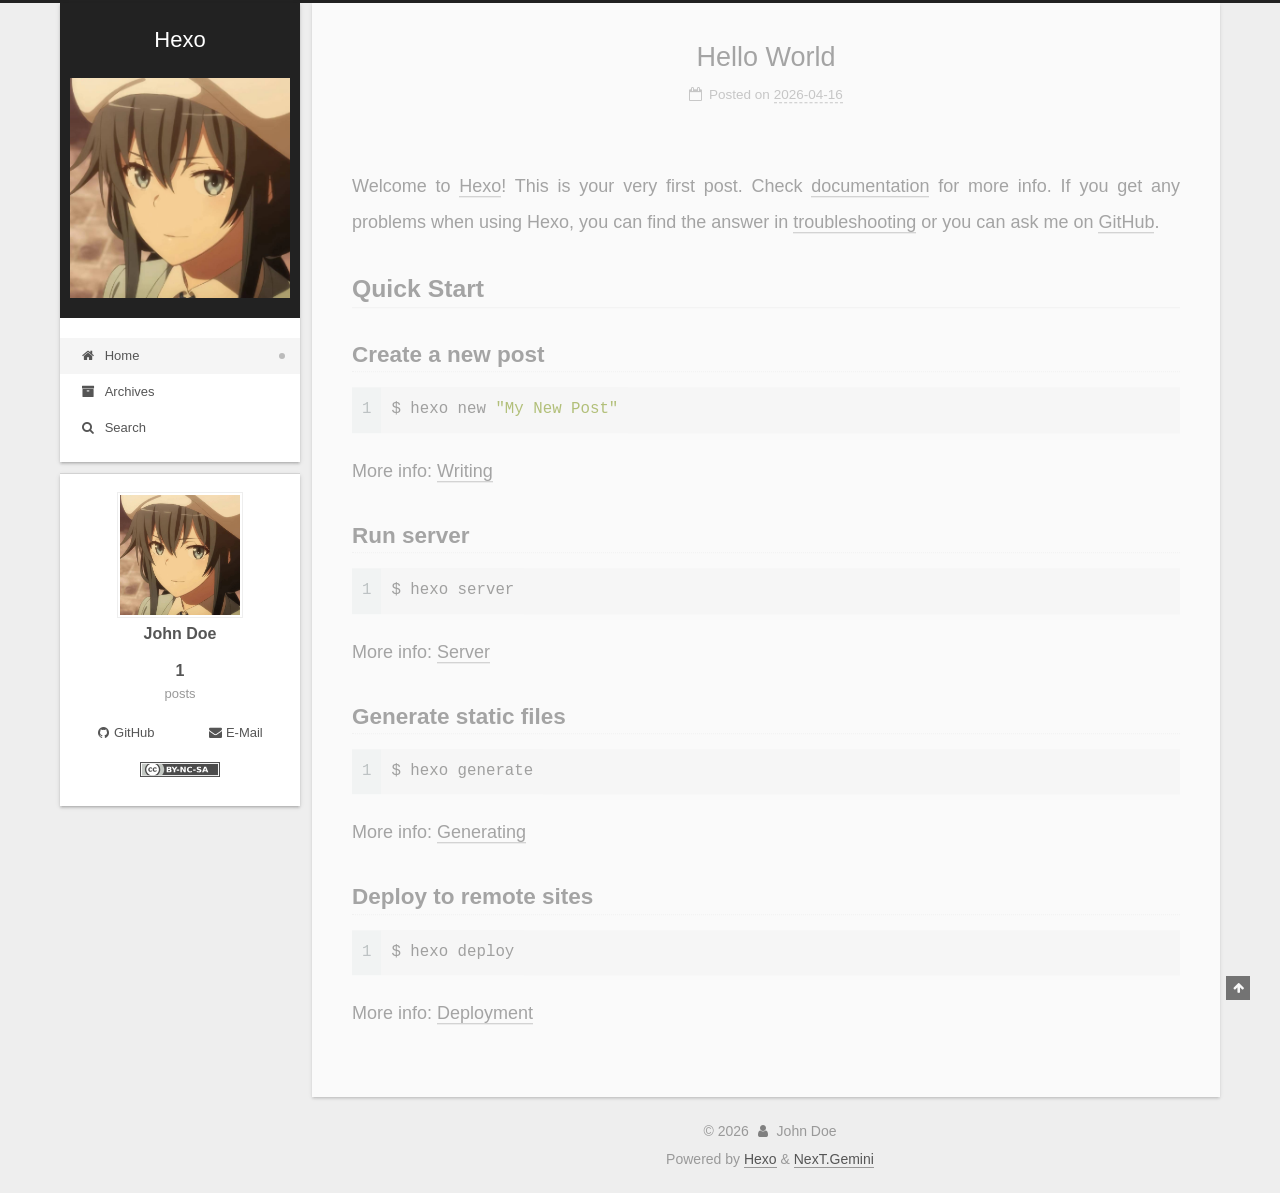
==== commit 0583f21c: "Site updated: 2026-04-16 19:37:34" ====
--- a/index.html
+++ b/index.html
@@ -17,7 +17,7 @@
 
 <script id="hexo-configurations">
     var NexT = window.NexT || {};
-    var CONFIG = {"hostname":"xizhilanre.github.io","root":"/","scheme":"Gemini","version":"7.8.0","exturl":false,"sidebar":{"position":"left","display":"post","padding":18,"offset":12,"onmobile":false},"copycode":{"enable":true,"style":"flat"},"back2top":{"enable":true,"sidebar":false,"scrollpercent":false},"bookmark":{"enable":false,"color":"#222","save":"auto"},"fancybox":false,"mediumzoom":false,"lazyload":false,"pangu":false,"comments":{"style":"tabs","active":null,"storage":true,"lazyload":false,"nav":null},"algolia":{"hits":{"per_page":10},"labels":{"input_placeholder":"Search for Posts","hits_empty":"We didn't find any results for the search: ${query}","hits_stats":"${hits} results found in ${time} ms"}},"localsearch":{"enable":true,"trigger":"auto","top_n_per_article":1,"unescape":false,"preload":false},"motion":{"enable":true,"async":false,"transition":{"post_block":"fadeIn","post_header":"slideDownIn","post_body":"slideDownIn","coll_header":"slideLeftIn","sidebar":"slideUpIn"}},"path":"search.json"};
+    var CONFIG = {"hostname":"xizhilanre.github.io","root":"/","scheme":"Gemini","version":"7.8.0","exturl":false,"sidebar":{"position":"left","display":"post","padding":18,"offset":12,"onmobile":false},"copycode":{"enable":true,"style":"flat"},"back2top":{"enable":true,"sidebar":false,"scrollpercent":false},"bookmark":{"enable":false,"color":"#222","save":"auto"},"fancybox":false,"mediumzoom":false,"lazyload":false,"pangu":false,"comments":{"style":"tabs","active":"utterances","storage":true,"lazyload":false,"nav":null},"algolia":{"hits":{"per_page":10},"labels":{"input_placeholder":"Search for Posts","hits_empty":"We didn't find any results for the search: ${query}","hits_stats":"${hits} results found in ${time} ms"}},"localsearch":{"enable":true,"trigger":"auto","top_n_per_article":1,"unescape":false,"preload":false},"motion":{"enable":true,"async":false,"transition":{"post_block":"fadeIn","post_header":"slideDownIn","post_body":"slideDownIn","coll_header":"slideLeftIn","sidebar":"slideUpIn"}},"path":"search.json"};
   </script>
 
   <meta property="og:type" content="website">
@@ -96,7 +96,7 @@
       <span class="logo-line-after"><i></i></span>
     </a>
       <a>
-        <img class="custom-logo-image" src="/uploads/custom-logo.jpg" alt="Hexo">
+        <img class="custom-logo-image" src="/uploads/custom-log.jpg" alt="Hexo">
       </a>
   </div>
 
@@ -179,7 +179,7 @@
     <link itemprop="mainEntityOfPage" href="https://xizhilanre.github.io/2026/04/16/hello-world/">
 
     <span hidden itemprop="author" itemscope itemtype="http://schema.org/Person">
-      <meta itemprop="image" content="/images/avatar.gif">
+      <meta itemprop="image" content="/uploads/custom-log.jpg">
       <meta itemprop="name" content="John Doe">
       <meta itemprop="description" content="">
     </span>
@@ -301,6 +301,8 @@
 
       <div class="site-overview-wrap sidebar-panel">
         <div class="site-author motion-element" itemprop="author" itemscope itemtype="http://schema.org/Person">
+    <img class="site-author-image" itemprop="image" alt="John Doe"
+      src="/uploads/custom-log.jpg">
   <p class="site-author-name" itemprop="name">John Doe</p>
   <div class="site-description" itemprop="description"></div>
 </div>
--- a/css/main.css
+++ b/css/main.css
@@ -1195,7 +1195,7 @@
 }
 .links-of-author a::before,
 .links-of-author span.exturl::before {
-  background: #ffbecf;
+  background: #fad1c7;
   border-radius: 50%;
   content: ' ';
   display: inline-block;
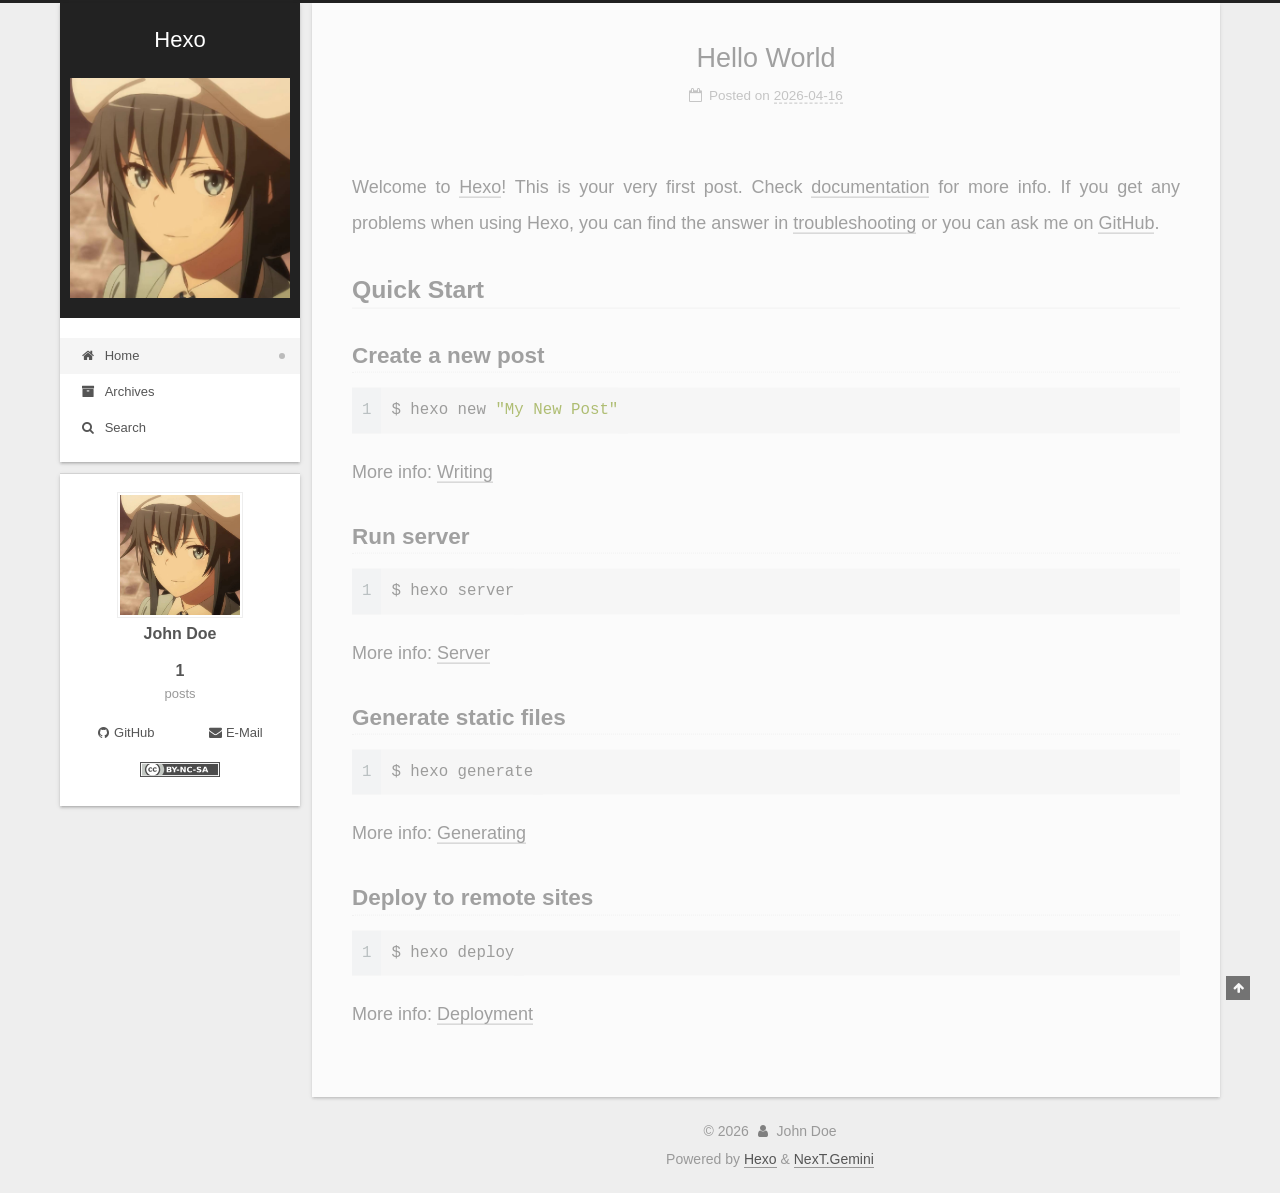
==== commit ae5a14ee: "Site updated: 2026-04-16 19:49:23" ====
--- a/index.html
+++ b/index.html
@@ -17,7 +17,7 @@
 
 <script id="hexo-configurations">
     var NexT = window.NexT || {};
-    var CONFIG = {"hostname":"xizhilanre.github.io","root":"/","scheme":"Gemini","version":"7.8.0","exturl":false,"sidebar":{"position":"left","display":"post","padding":18,"offset":12,"onmobile":false},"copycode":{"enable":true,"style":"flat"},"back2top":{"enable":true,"sidebar":false,"scrollpercent":false},"bookmark":{"enable":false,"color":"#222","save":"auto"},"fancybox":false,"mediumzoom":false,"lazyload":false,"pangu":false,"comments":{"style":"tabs","active":"utterances","storage":true,"lazyload":false,"nav":null},"algolia":{"hits":{"per_page":10},"labels":{"input_placeholder":"Search for Posts","hits_empty":"We didn't find any results for the search: ${query}","hits_stats":"${hits} results found in ${time} ms"}},"localsearch":{"enable":true,"trigger":"auto","top_n_per_article":1,"unescape":false,"preload":false},"motion":{"enable":true,"async":false,"transition":{"post_block":"fadeIn","post_header":"slideDownIn","post_body":"slideDownIn","coll_header":"slideLeftIn","sidebar":"slideUpIn"}},"path":"search.json"};
+    var CONFIG = {"hostname":"xizhilanre.github.io","root":"/","scheme":"Gemini","version":"7.8.0","exturl":false,"sidebar":{"position":"left","display":"post","padding":18,"offset":12,"onmobile":false},"copycode":{"enable":true,"style":"flat"},"back2top":{"enable":true,"sidebar":false,"scrollpercent":false},"bookmark":{"enable":false,"color":"#222","save":"auto"},"fancybox":false,"mediumzoom":false,"lazyload":false,"pangu":false,"comments":{"style":"tabs","active":"gitalk","storage":true,"lazyload":false,"nav":null,"activeClass":"gitalk"},"algolia":{"hits":{"per_page":10},"labels":{"input_placeholder":"Search for Posts","hits_empty":"We didn't find any results for the search: ${query}","hits_stats":"${hits} results found in ${time} ms"}},"localsearch":{"enable":true,"trigger":"auto","top_n_per_article":1,"unescape":false,"preload":false},"motion":{"enable":true,"async":false,"transition":{"post_block":"fadeIn","post_header":"slideDownIn","post_body":"slideDownIn","coll_header":"slideLeftIn","sidebar":"slideUpIn"}},"path":"search.json"};
   </script>
 
   <meta property="og:type" content="website">
@@ -414,5 +414,6 @@
 
   
 
+
 </body>
 </html>
--- a/css/main.css
+++ b/css/main.css
@@ -1195,7 +1195,7 @@
 }
 .links-of-author a::before,
 .links-of-author span.exturl::before {
-  background: #fad1c7;
+  background: #59ffaa;
   border-radius: 50%;
   content: ' ';
   display: inline-block;
@@ -2171,6 +2171,14 @@
 .tag-cloud a:hover {
   color: #222 !important;
 }
+.gt-header a,
+.gt-comments a,
+.gt-popup a {
+  border-bottom: none;
+}
+.gt-container .gt-popup .gt-action.is--active::before {
+  top: 0.7em;
+}
 .search-pop-overlay {
   background: rgba(0,0,0,0);
   height: 100%;
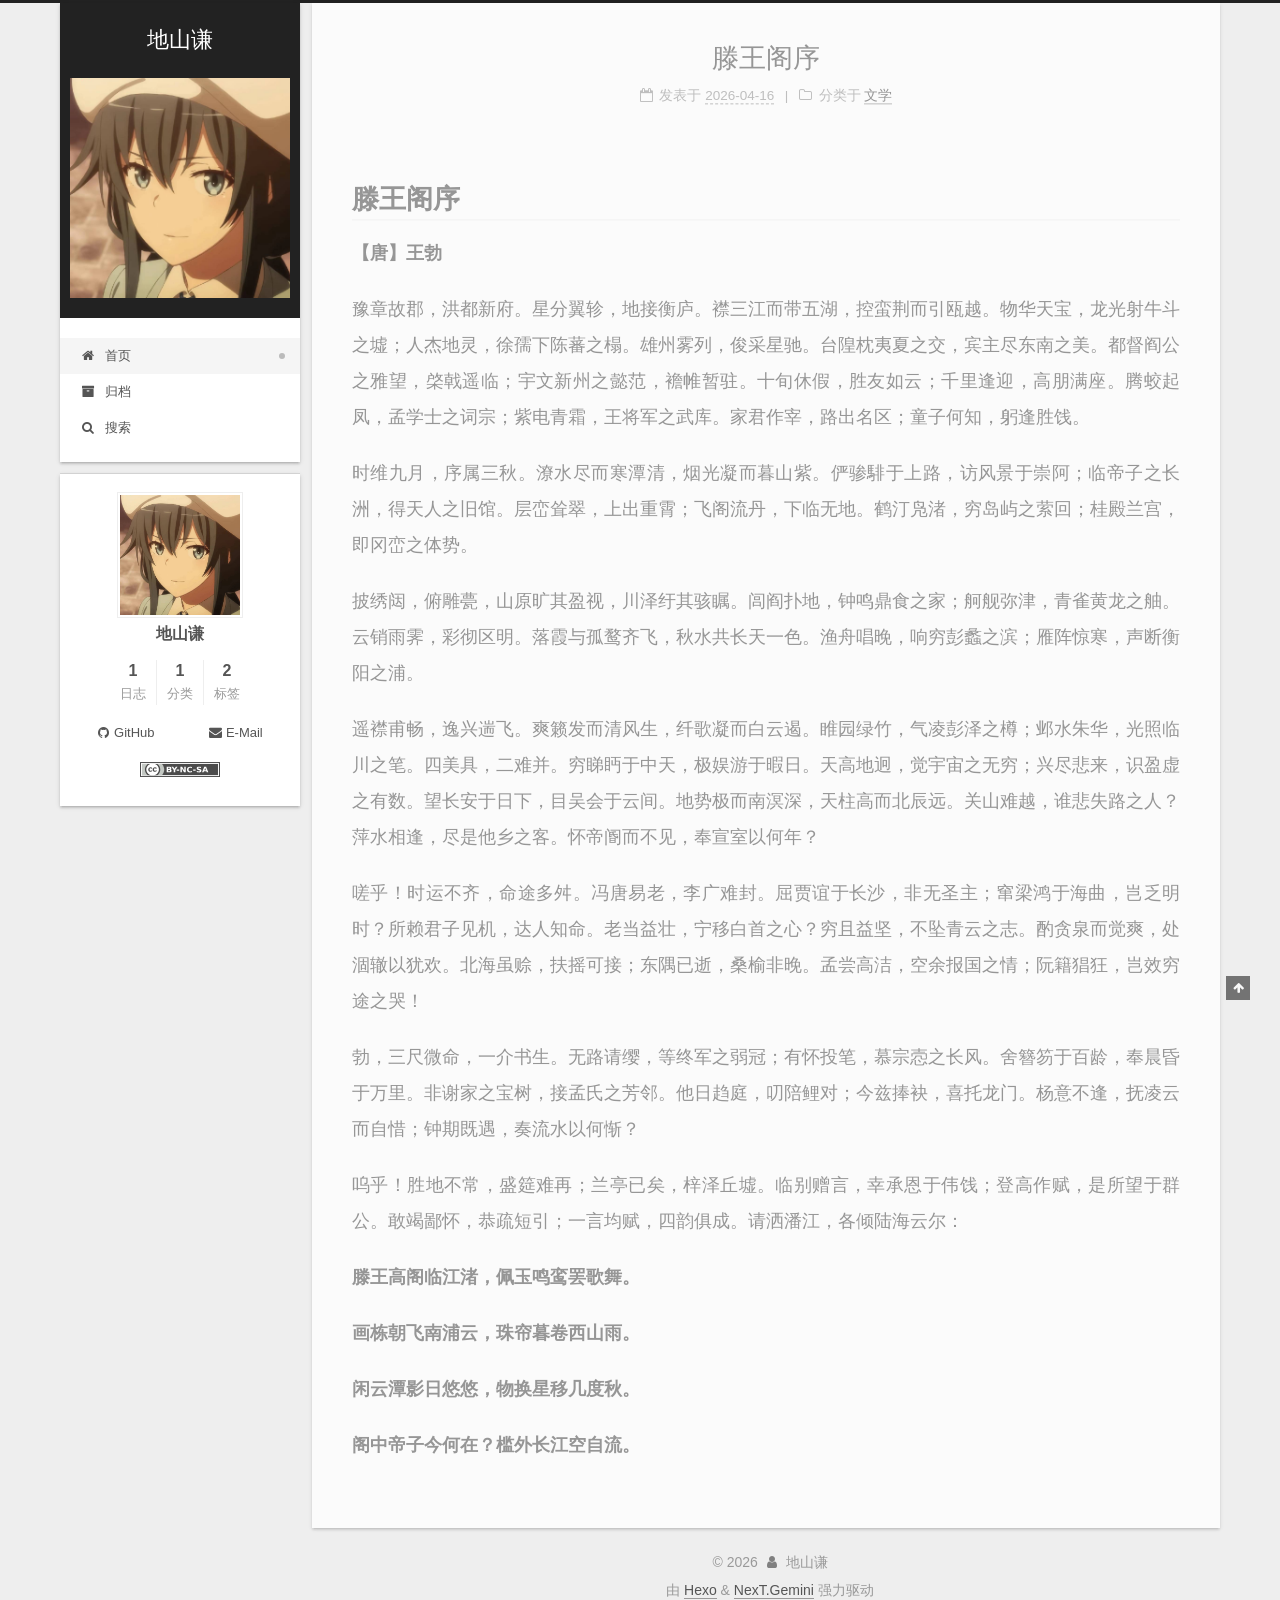
==== commit ee43972a: "Site updated: 2026-04-16 19:56:31" ====
--- a/index.html
+++ b/index.html
@@ -1,5 +1,5 @@
 <!DOCTYPE html>
-<html lang="en">
+<html lang="zh-CN">
 <head>
   <meta charset="UTF-8">
 <meta name="viewport" content="width=device-width, initial-scale=1, maximum-scale=2">
@@ -21,11 +21,11 @@
   </script>
 
   <meta property="og:type" content="website">
-<meta property="og:title" content="Hexo">
+<meta property="og:title" content="地山谦">
 <meta property="og:url" content="https://xizhilanre.github.io/index.html">
-<meta property="og:site_name" content="Hexo">
-<meta property="og:locale" content="en_US">
-<meta property="article:author" content="John Doe">
+<meta property="og:site_name" content="地山谦">
+<meta property="og:locale" content="zh_CN">
+<meta property="article:author" content="地山谦">
 <meta name="twitter:card" content="summary">
 
 <link rel="canonical" href="https://xizhilanre.github.io/">
@@ -37,11 +37,11 @@
     sidebar: "",
     isHome : true,
     isPost : false,
-    lang   : 'en'
+    lang   : 'zh-CN'
   };
 </script>
 
-  <title>Hexo</title>
+  <title>地山谦</title>
   
 
 
@@ -81,7 +81,7 @@
     <header class="header" itemscope itemtype="http://schema.org/WPHeader">
       <div class="header-inner"><div class="site-brand-container">
   <div class="site-nav-toggle">
-    <div class="toggle" aria-label="Toggle navigation bar">
+    <div class="toggle" aria-label="切换导航栏">
       <span class="toggle-line toggle-line-first"></span>
       <span class="toggle-line toggle-line-middle"></span>
       <span class="toggle-line toggle-line-last"></span>
@@ -92,11 +92,11 @@
 
     <a href="/" class="brand" rel="start">
       <span class="logo-line-before"><i></i></span>
-      <h1 class="site-title">Hexo</h1>
+      <h1 class="site-title">地山谦</h1>
       <span class="logo-line-after"><i></i></span>
     </a>
       <a>
-        <img class="custom-logo-image" src="/uploads/custom-log.jpg" alt="Hexo">
+        <img class="custom-logo-image" src="/uploads/custom-log.jpg" alt="地山谦">
       </a>
   </div>
 
@@ -114,16 +114,16 @@
   <ul id="menu" class="menu">
         <li class="menu-item menu-item-home">
 
-    <a href="/" rel="section"><i class="fa fa-fw fa-home"></i>Home</a>
+    <a href="/" rel="section"><i class="fa fa-fw fa-home"></i>首页</a>
 
   </li>
         <li class="menu-item menu-item-archives">
 
-    <a href="/archives/" rel="section"><i class="fa fa-fw fa-archive"></i>Archives</a>
+    <a href="/archives/" rel="section"><i class="fa fa-fw fa-archive"></i>归档</a>
 
   </li>
       <li class="menu-item menu-item-search">
-        <a role="button" class="popup-trigger"><i class="fa fa-search fa-fw"></i>Search
+        <a role="button" class="popup-trigger"><i class="fa fa-search fa-fw"></i>搜索
         </a>
       </li>
   </ul>
@@ -139,7 +139,7 @@
   </span>
   <div class="search-input-container">
     <input autocomplete="off" autocapitalize="off"
-           placeholder="Searching..." spellcheck="false"
+           placeholder="搜索..." spellcheck="false"
            type="search" class="search-input">
   </div>
   <span class="popup-btn-close">
@@ -175,22 +175,22 @@
       
   
   
-  <article itemscope itemtype="http://schema.org/Article" class="post-block" lang="en">
-    <link itemprop="mainEntityOfPage" href="https://xizhilanre.github.io/2026/04/16/hello-world/">
+  <article itemscope itemtype="http://schema.org/Article" class="post-block" lang="zh-CN">
+    <link itemprop="mainEntityOfPage" href="https://xizhilanre.github.io/2026/04/16/teng-wang-ge-xu/">
 
     <span hidden itemprop="author" itemscope itemtype="http://schema.org/Person">
       <meta itemprop="image" content="/uploads/custom-log.jpg">
-      <meta itemprop="name" content="John Doe">
+      <meta itemprop="name" content="地山谦">
       <meta itemprop="description" content="">
     </span>
 
     <span hidden itemprop="publisher" itemscope itemtype="http://schema.org/Organization">
-      <meta itemprop="name" content="Hexo">
+      <meta itemprop="name" content="地山谦">
     </span>
       <header class="post-header">
         <h2 class="post-title" itemprop="name headline">
           
-            <a href="/2026/04/16/hello-world/" class="post-title-link" itemprop="url">Hello World</a>
+            <a href="/2026/04/16/teng-wang-ge-xu/" class="post-title-link" itemprop="url">滕王阁序</a>
         </h2>
 
         <div class="post-meta">
@@ -198,10 +198,19 @@
               <span class="post-meta-item-icon">
                 <i class="fa fa-calendar-o"></i>
               </span>
-              <span class="post-meta-item-text">Posted on</span>
+              <span class="post-meta-item-text">发表于</span>
               
 
-              <time title="Created: 2026-04-16 18:30:25 / Modified: 18:25:52" itemprop="dateCreated datePublished" datetime="2026-04-16T18:30:25+08:00">2026-04-16</time>
+              <time title="创建时间：2026-04-16 20:00:00 / 修改时间：19:53:24" itemprop="dateCreated datePublished" datetime="2026-04-16T20:00:00+08:00">2026-04-16</time>
+            </span>
+            <span class="post-meta-item">
+              <span class="post-meta-item-icon">
+                <i class="fa fa-folder-o"></i>
+              </span>
+              <span class="post-meta-item-text">分类于</span>
+                <span itemprop="about" itemscope itemtype="http://schema.org/Thing">
+                  <a href="/categories/%E6%96%87%E5%AD%A6/" itemprop="url" rel="index"><span itemprop="name">文学</span></a>
+                </span>
             </span>
 
           
@@ -215,19 +224,18 @@
     <div class="post-body" itemprop="articleBody">
 
       
-          <p>Welcome to <a target="_blank" rel="noopener" href="https://hexo.io/">Hexo</a>! This is your very first post. Check <a target="_blank" rel="noopener" href="https://hexo.io/docs/">documentation</a> for more info. If you get any problems when using Hexo, you can find the answer in <a target="_blank" rel="noopener" href="https://hexo.io/docs/troubleshooting.html">troubleshooting</a> or you can ask me on <a target="_blank" rel="noopener" href="https://github.com/hexojs/hexo/issues">GitHub</a>.</p>
-<h2 id="Quick-Start"><a href="#Quick-Start" class="headerlink" title="Quick Start"></a>Quick Start</h2><h3 id="Create-a-new-post"><a href="#Create-a-new-post" class="headerlink" title="Create a new post"></a>Create a new post</h3><figure class="highlight bash"><table><tr><td class="gutter"><pre><span class="line">1</span><br></pre></td><td class="code"><pre><span class="line">$ hexo new <span class="string">&quot;My New Post&quot;</span></span><br></pre></td></tr></table></figure>
-
-<p>More info: <a target="_blank" rel="noopener" href="https://hexo.io/docs/writing.html">Writing</a></p>
-<h3 id="Run-server"><a href="#Run-server" class="headerlink" title="Run server"></a>Run server</h3><figure class="highlight bash"><table><tr><td class="gutter"><pre><span class="line">1</span><br></pre></td><td class="code"><pre><span class="line">$ hexo server</span><br></pre></td></tr></table></figure>
-
-<p>More info: <a target="_blank" rel="noopener" href="https://hexo.io/docs/server.html">Server</a></p>
-<h3 id="Generate-static-files"><a href="#Generate-static-files" class="headerlink" title="Generate static files"></a>Generate static files</h3><figure class="highlight bash"><table><tr><td class="gutter"><pre><span class="line">1</span><br></pre></td><td class="code"><pre><span class="line">$ hexo generate</span><br></pre></td></tr></table></figure>
-
-<p>More info: <a target="_blank" rel="noopener" href="https://hexo.io/docs/generating.html">Generating</a></p>
-<h3 id="Deploy-to-remote-sites"><a href="#Deploy-to-remote-sites" class="headerlink" title="Deploy to remote sites"></a>Deploy to remote sites</h3><figure class="highlight bash"><table><tr><td class="gutter"><pre><span class="line">1</span><br></pre></td><td class="code"><pre><span class="line">$ hexo deploy</span><br></pre></td></tr></table></figure>
-
-<p>More info: <a target="_blank" rel="noopener" href="https://hexo.io/docs/one-command-deployment.html">Deployment</a></p>
+          <h1 id="滕王阁序"><a href="#滕王阁序" class="headerlink" title="滕王阁序"></a>滕王阁序</h1><p><strong>【唐】王勃</strong></p>
+<p>豫章故郡，洪都新府。星分翼轸，地接衡庐。襟三江而带五湖，控蛮荆而引瓯越。物华天宝，龙光射牛斗之墟；人杰地灵，徐孺下陈蕃之榻。雄州雾列，俊采星驰。台隍枕夷夏之交，宾主尽东南之美。都督阎公之雅望，棨戟遥临；宇文新州之懿范，襜帷暂驻。十旬休假，胜友如云；千里逢迎，高朋满座。腾蛟起凤，孟学士之词宗；紫电青霜，王将军之武库。家君作宰，路出名区；童子何知，躬逢胜饯。</p>
+<p>时维九月，序属三秋。潦水尽而寒潭清，烟光凝而暮山紫。俨骖騑于上路，访风景于崇阿；临帝子之长洲，得天人之旧馆。层峦耸翠，上出重霄；飞阁流丹，下临无地。鹤汀凫渚，穷岛屿之萦回；桂殿兰宫，即冈峦之体势。</p>
+<p>披绣闼，俯雕甍，山原旷其盈视，川泽纡其骇瞩。闾阎扑地，钟鸣鼎食之家；舸舰弥津，青雀黄龙之舳。云销雨霁，彩彻区明。落霞与孤鹜齐飞，秋水共长天一色。渔舟唱晚，响穷彭蠡之滨；雁阵惊寒，声断衡阳之浦。</p>
+<p>遥襟甫畅，逸兴遄飞。爽籁发而清风生，纤歌凝而白云遏。睢园绿竹，气凌彭泽之樽；邺水朱华，光照临川之笔。四美具，二难并。穷睇眄于中天，极娱游于暇日。天高地迥，觉宇宙之无穷；兴尽悲来，识盈虚之有数。望长安于日下，目吴会于云间。地势极而南溟深，天柱高而北辰远。关山难越，谁悲失路之人？萍水相逢，尽是他乡之客。怀帝阍而不见，奉宣室以何年？</p>
+<p>嗟乎！时运不齐，命途多舛。冯唐易老，李广难封。屈贾谊于长沙，非无圣主；窜梁鸿于海曲，岂乏明时？所赖君子见机，达人知命。老当益壮，宁移白首之心？穷且益坚，不坠青云之志。酌贪泉而觉爽，处涸辙以犹欢。北海虽赊，扶摇可接；东隅已逝，桑榆非晚。孟尝高洁，空余报国之情；阮籍猖狂，岂效穷途之哭！</p>
+<p>勃，三尺微命，一介书生。无路请缨，等终军之弱冠；有怀投笔，慕宗悫之长风。舍簪笏于百龄，奉晨昏于万里。非谢家之宝树，接孟氏之芳邻。他日趋庭，叨陪鲤对；今兹捧袂，喜托龙门。杨意不逢，抚凌云而自惜；钟期既遇，奏流水以何惭？</p>
+<p>呜乎！胜地不常，盛筵难再；兰亭已矣，梓泽丘墟。临别赠言，幸承恩于伟饯；登高作赋，是所望于群公。敢竭鄙怀，恭疏短引；一言均赋，四韵俱成。请洒潘江，各倾陆海云尔：</p>
+<p><strong>滕王高阁临江渚，佩玉鸣鸾罢歌舞。</strong></p>
+<p><strong>画栋朝飞南浦云，珠帘暮卷西山雨。</strong></p>
+<p><strong>闲云潭影日悠悠，物换星移几度秋。</strong></p>
+<p><strong>阁中帝子今何在？槛外长江空自流。</strong></p>
 
       
     </div>
@@ -287,10 +295,10 @@
 
       <ul class="sidebar-nav motion-element">
         <li class="sidebar-nav-toc">
-          Table of Contents
+          文章目录
         </li>
         <li class="sidebar-nav-overview">
-          Overview
+          站点概览
         </li>
       </ul>
 
@@ -301,9 +309,9 @@
 
       <div class="site-overview-wrap sidebar-panel">
         <div class="site-author motion-element" itemprop="author" itemscope itemtype="http://schema.org/Person">
-    <img class="site-author-image" itemprop="image" alt="John Doe"
+    <img class="site-author-image" itemprop="image" alt="地山谦"
       src="/uploads/custom-log.jpg">
-  <p class="site-author-name" itemprop="name">John Doe</p>
+  <p class="site-author-name" itemprop="name">地山谦</p>
   <div class="site-description" itemprop="description"></div>
 </div>
 <div class="site-state-wrap motion-element">
@@ -312,8 +320,16 @@
           <a href="/archives/">
         
           <span class="site-state-item-count">1</span>
-          <span class="site-state-item-name">posts</span>
+          <span class="site-state-item-name">日志</span>
         </a>
+      </div>
+      <div class="site-state-item site-state-categories">
+        <span class="site-state-item-count">1</span>
+        <span class="site-state-item-name">分类</span>
+      </div>
+      <div class="site-state-item site-state-tags">
+        <span class="site-state-item-count">2</span>
+        <span class="site-state-item-name">标签</span>
       </div>
   </nav>
 </div>
@@ -354,9 +370,9 @@
   <span class="with-love">
     <i class="fa fa-user"></i>
   </span>
-  <span class="author" itemprop="copyrightHolder">John Doe</span>
-</div>
-  <div class="powered-by">Powered by <a href="https://hexo.io/" class="theme-link" rel="noopener" target="_blank">Hexo</a> & <a href="https://theme-next.org/" class="theme-link" rel="noopener" target="_blank">NexT.Gemini</a>
+  <span class="author" itemprop="copyrightHolder">地山谦</span>
+</div>
+  <div class="powered-by">由 <a href="https://hexo.io/" class="theme-link" rel="noopener" target="_blank">Hexo</a> & <a href="https://theme-next.org/" class="theme-link" rel="noopener" target="_blank">NexT.Gemini</a> 强力驱动
   </div>
 
         
--- a/css/main.css
+++ b/css/main.css
@@ -1195,7 +1195,7 @@
 }
 .links-of-author a::before,
 .links-of-author span.exturl::before {
-  background: #59ffaa;
+  background: #45f1ff;
   border-radius: 50%;
   content: ' ';
   display: inline-block;
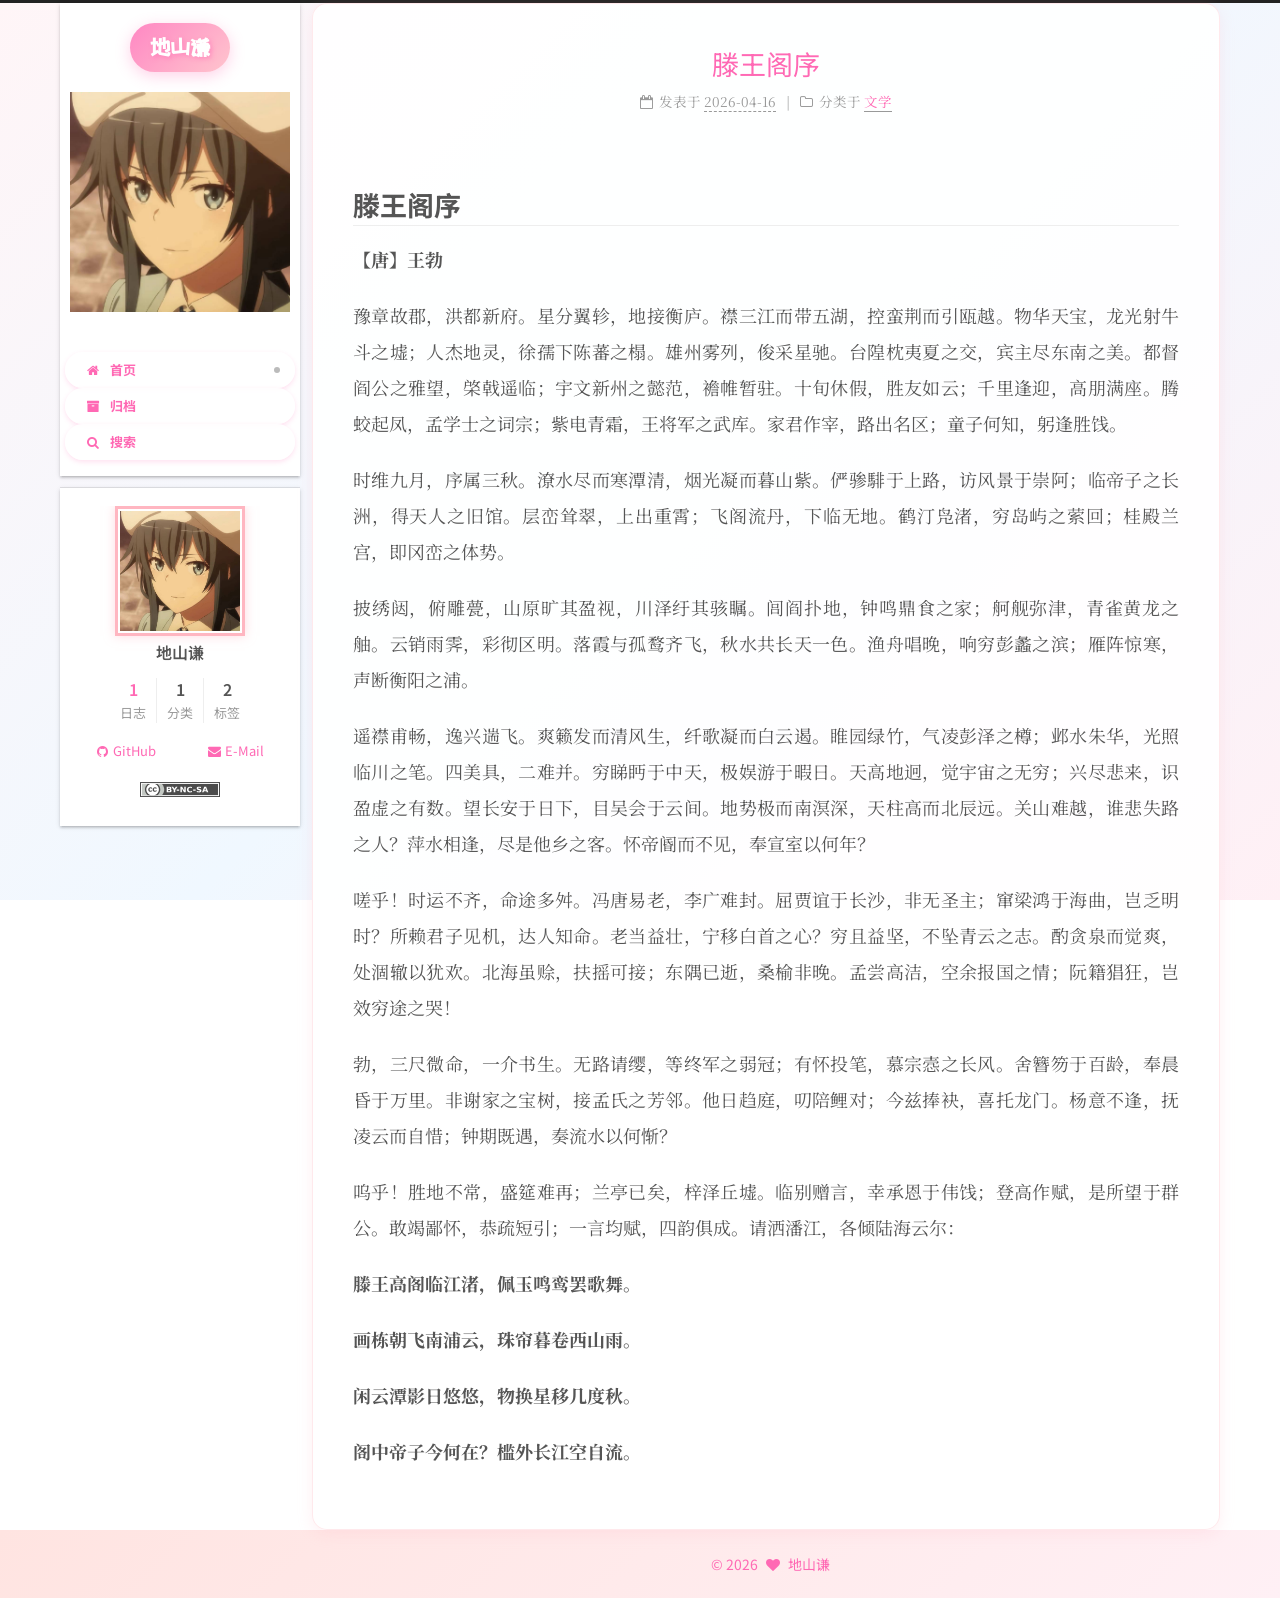
==== commit 8816fbb9: "Site updated: 2026-04-16 20:36:12" ====
--- a/index.html
+++ b/index.html
@@ -12,12 +12,12 @@
 
 <link rel="stylesheet" href="/css/main.css">
 
-
+<link rel="stylesheet" href="https://fonts.googleapis.com/css?family=Noto Sans SC:300,300italic,400,400italic,700,700italic|ZCOOL KuaiLe:300,300italic,400,400italic,700,700italic|Noto Serif SC:300,300italic,400,400italic,700,700italic&display=swap&subset=latin,latin-ext">
 <link rel="stylesheet" href="/lib/font-awesome/css/font-awesome.min.css">
 
 <script id="hexo-configurations">
     var NexT = window.NexT || {};
-    var CONFIG = {"hostname":"xizhilanre.github.io","root":"/","scheme":"Gemini","version":"7.8.0","exturl":false,"sidebar":{"position":"left","display":"post","padding":18,"offset":12,"onmobile":false},"copycode":{"enable":true,"style":"flat"},"back2top":{"enable":true,"sidebar":false,"scrollpercent":false},"bookmark":{"enable":false,"color":"#222","save":"auto"},"fancybox":false,"mediumzoom":false,"lazyload":false,"pangu":false,"comments":{"style":"tabs","active":"gitalk","storage":true,"lazyload":false,"nav":null,"activeClass":"gitalk"},"algolia":{"hits":{"per_page":10},"labels":{"input_placeholder":"Search for Posts","hits_empty":"We didn't find any results for the search: ${query}","hits_stats":"${hits} results found in ${time} ms"}},"localsearch":{"enable":true,"trigger":"auto","top_n_per_article":1,"unescape":false,"preload":false},"motion":{"enable":true,"async":false,"transition":{"post_block":"fadeIn","post_header":"slideDownIn","post_body":"slideDownIn","coll_header":"slideLeftIn","sidebar":"slideUpIn"}},"path":"search.json"};
+    var CONFIG = {"hostname":"xizhilanre.github.io","root":"/","scheme":"Gemini","version":"7.8.0","exturl":false,"sidebar":{"position":"left","display":"post","padding":18,"offset":12,"onmobile":false},"copycode":{"enable":true,"style":"flat"},"back2top":{"enable":true,"sidebar":true,"scrollpercent":true},"bookmark":{"enable":false,"color":"#222","save":"auto"},"fancybox":false,"mediumzoom":false,"lazyload":false,"pangu":false,"comments":{"style":"tabs","active":"gitalk","storage":true,"lazyload":false,"nav":null,"activeClass":"gitalk"},"algolia":{"hits":{"per_page":10},"labels":{"input_placeholder":"Search for Posts","hits_empty":"We didn't find any results for the search: ${query}","hits_stats":"${hits} results found in ${time} ms"}},"localsearch":{"enable":true,"trigger":"auto","top_n_per_article":1,"unescape":false,"preload":false},"motion":{"enable":false,"async":false,"transition":{"post_block":"fadeIn","post_header":"slideDownIn","post_body":"slideDownIn","coll_header":"slideLeftIn","sidebar":"slideUpIn"}},"path":"search.json"};
   </script>
 
   <meta property="og:type" content="website">
@@ -45,6 +45,15 @@
   
 
 
+  <script>
+    var _hmt = _hmt || [];
+    (function() {
+      var hm = document.createElement("script");
+      hm.src = "https://hm.baidu.com/hm.js?a449e5ccacd2e25de4b6f2f673d4aaf0";
+      var s = document.getElementsByTagName("script")[0];
+      s.parentNode.insertBefore(hm, s);
+    })();
+  </script>
 
 
 
@@ -75,7 +84,7 @@
 </head>
 
 <body itemscope itemtype="http://schema.org/WebPage">
-  <div class="container use-motion">
+  <div class="container">
     <div class="headband"></div>
 
     <header class="header" itemscope itemtype="http://schema.org/WPHeader">
@@ -159,10 +168,6 @@
     </header>
 
     
-  <div class="back-to-top">
-    <i class="fa fa-arrow-up"></i>
-    <span>0%</span>
-  </div>
 
 
     <main class="main">
@@ -348,6 +353,10 @@
 
 
       </div>
+        <div class="back-to-top motion-element">
+          <i class="fa fa-arrow-up"></i>
+          <span>0%</span>
+        </div>
 
     </div>
   </aside>
@@ -368,12 +377,10 @@
   &copy; 
   <span itemprop="copyrightYear">2026</span>
   <span class="with-love">
-    <i class="fa fa-user"></i>
+    <i class="fa fa-heart"></i>
   </span>
   <span class="author" itemprop="copyrightHolder">地山谦</span>
 </div>
-  <div class="powered-by">由 <a href="https://hexo.io/" class="theme-link" rel="noopener" target="_blank">Hexo</a> & <a href="https://theme-next.org/" class="theme-link" rel="noopener" target="_blank">NexT.Gemini</a> 强力驱动
-  </div>
 
         
 
@@ -389,13 +396,10 @@
   </div>
 
   
+  <script size="300" alpha="0.6" zIndex="-1" src="/lib/canvas-ribbon/canvas-ribbon.js"></script>
   <script src="/lib/anime.min.js"></script>
-  <script src="/lib/velocity/velocity.min.js"></script>
-  <script src="/lib/velocity/velocity.ui.min.js"></script>
 
 <script src="/js/utils.js"></script>
-
-<script src="/js/motion.js"></script>
 
 
 <script src="/js/schemes/pisces.js"></script>
--- a/css/main.css
+++ b/css/main.css
@@ -176,7 +176,7 @@
 body {
   background: var(--body-bg-color);
   color: var(--text-color);
-  font-family: 'Lato', "PingFang SC", "Microsoft YaHei", sans-serif;
+  font-family: 'Noto Sans SC', "PingFang SC", "Microsoft YaHei", sans-serif;
   font-size: 1em;
   line-height: 2;
 }
@@ -192,7 +192,7 @@
 h4,
 h5,
 h6 {
-  font-family: 'Lato', "PingFang SC", "Microsoft YaHei", sans-serif;
+  font-family: 'Noto Sans SC', 'Noto Sans SC', "PingFang SC", "Microsoft YaHei", sans-serif;
   font-weight: bold;
   line-height: 1.5;
   margin: 20px 0 15px;
@@ -1015,7 +1015,7 @@
   color: var(--brand-hover-color);
 }
 .site-title {
-  font-family: 'Lato', "PingFang SC", "Microsoft YaHei", sans-serif;
+  font-family: 'ZCOOL KuaiLe', 'Noto Sans SC', "PingFang SC", "Microsoft YaHei", sans-serif;
   font-size: 1.375em;
   font-weight: normal;
   margin: 0;
@@ -1134,7 +1134,6 @@
 .sidebar {
   background: #222;
   bottom: 0;
-  box-shadow: inset 0 2px 6px #000;
   position: fixed;
   top: 0;
 }
@@ -1195,7 +1194,7 @@
 }
 .links-of-author a::before,
 .links-of-author span.exturl::before {
-  background: #45f1ff;
+  background: #ff99fa;
   border-radius: 50%;
   content: ' ';
   display: inline-block;
@@ -1432,9 +1431,10 @@
   width: 100%;
 }
 .with-love {
-  color: #808080;
+  color: #ff69b4;
   display: inline-block;
   margin: 0 5px;
+  animation: iconAnimate 1.33s ease-in-out infinite;
 }
 .powered-by,
 .theme-info {
@@ -1504,36 +1504,19 @@
   transition-timing-function: ease-in-out;
 }
 .back-to-top {
-  background: #222;
-  bottom: -100px;
-  box-sizing: border-box;
-  color: #fff;
+  background: transparent;
+  margin: 8px -10px -20px;
+  opacity: 0;
+}
+.back-to-top.back-to-top-on {
   cursor: pointer;
-  left: 30px;
   opacity: 0.6;
-  padding: 0 6px;
-  position: fixed;
-  transition-property: bottom;
-  z-index: 1300;
-  width: 24px;
-}
-.back-to-top span {
-  display: none;
-}
-.back-to-top:hover {
-  color: #fc6423;
-}
-.back-to-top.back-to-top-on {
-  bottom: 30px;
-}
-@media (max-width: 991px) {
-  .back-to-top {
-    left: 20px;
-    opacity: 0.8;
-  }
+}
+.back-to-top.back-to-top-on:hover {
+  opacity: 0.8;
 }
 .post-body {
-  font-family: 'Lato', "PingFang SC", "Microsoft YaHei", sans-serif;
+  font-family: 'Noto Serif SC', 'Noto Sans SC', "PingFang SC", "Microsoft YaHei", sans-serif;
   overflow-wrap: break-word;
   word-wrap: break-word;
 }
@@ -1831,7 +1814,7 @@
 }
 .posts-expand .post-meta {
   color: #999;
-  font-family: 'Lato', "PingFang SC", "Microsoft YaHei", sans-serif;
+  font-family: 'Noto Serif SC', 'Noto Sans SC', "PingFang SC", "Microsoft YaHei", sans-serif;
   font-size: 0.75em;
   margin: 3px 0 60px 0;
   text-align: center;
@@ -2501,7 +2484,6 @@
   box-sizing: border-box;
   color: var(--text-color);
   width: 240px;
-  opacity: 0;
 }
 .sidebar-inner.affix {
   position: fixed;
@@ -2575,6 +2557,13 @@
 .links-of-blogroll-item {
   padding: 0;
 }
+.back-to-top {
+  background: var(--body-bg-color);
+  margin: -4px -10px -18px;
+}
+.back-to-top.back-to-top-on {
+  margin-top: 16px;
+}
 .content-wrap {
   background: initial;
   box-shadow: initial;
@@ -2699,3 +2688,142 @@
     margin: 8px 0 0;
   }
 }
+body {
+  background: linear-gradient(135deg, #fff5f7 0%, #f0f8ff 50%, #fff0f5 100%);
+  background-attachment: fixed;
+}
+.header {
+  background: transparent !important;
+  box-shadow: none;
+}
+.site-brand-container {
+  background: transparent !important;
+}
+.site-meta {
+  background: transparent !important;
+}
+.site-title {
+  color: #fff !important;
+  text-shadow: 2px 2px 4px rgba(255,105,180,0.5);
+  font-weight: bold;
+  background: linear-gradient(135deg, rgba(255,105,180,0.8), rgba(255,182,193,0.8));
+  padding: 8px 20px;
+  border-radius: 25px;
+  box-shadow: 0 4px 15px rgba(255,105,180,0.3);
+}
+.menu-item a {
+  color: #ff69b4 !important;
+  background: rgba(255,255,255,0.9);
+  border-radius: 20px;
+  padding: 5px 15px;
+  margin: 0 5px;
+  font-weight: bold;
+  transition: all 0.3s ease;
+  box-shadow: 0 2px 5px rgba(255,105,180,0.2);
+}
+.menu-item a:hover {
+  color: #fff !important;
+  background: linear-gradient(135deg, #ff69b4, #ffb6c1);
+  transform: translateY(-2px);
+  box-shadow: 0 4px 10px rgba(255,105,180,0.3);
+}
+.post-block {
+  background: rgba(255,255,255,0.9);
+  border-radius: 15px;
+  box-shadow: 0 4px 15px rgba(255,182,193,0.2);
+  border: 1px solid rgba(255,182,193,0.3);
+}
+.post-title-link {
+  color: #ff69b4 !important;
+}
+.post-title-link:hover {
+  color: #ff1493 !important;
+}
+.sidebar {
+  background: transparent !important;
+  border-radius: 15px;
+  box-shadow: none;
+}
+.site-author-image {
+  border: 3px solid #ffb6c1;
+  box-shadow: 0 0 10px rgba(255,182,193,0.5);
+}
+.btn {
+  background: linear-gradient(135deg, #ffb6c1, #ffc0cb);
+  border: none;
+  border-radius: 20px;
+  color: #fff;
+}
+.btn:hover {
+  background: linear-gradient(135deg, #ff69b4, #ffb6c1);
+  transform: translateY(-2px);
+  box-shadow: 0 4px 10px rgba(255,105,180,0.3);
+}
+.back-to-top {
+  background: rgba(255,182,193,0.8) !important;
+  border-radius: 50%;
+}
+.back-to-top:hover {
+  background: rgba(255,105,180,0.9) !important;
+}
+.tag-cloud a {
+  background: rgba(255,182,193,0.2);
+  border: 1px solid #ffb6c1;
+  border-radius: 15px;
+  color: #ff69b4;
+}
+.tag-cloud a:hover {
+  background: #ffb6c1;
+  color: #fff;
+}
+.pagination .page-number {
+  background: rgba(255,182,193,0.2);
+  border-radius: 50%;
+}
+.pagination .page-number.current {
+  background: #ffb6c1;
+  color: #fff;
+}
+.pagination .page-number:hover {
+  background: #ffc0cb;
+}
+.footer {
+  background: linear-gradient(135deg, #ffe4e1 0%, #fff0f5 100%) !important;
+  color: #ff69b4;
+}
+::selection {
+  background: #ffb6c1;
+  color: #fff;
+}
+::-webkit-scrollbar {
+  width: 10px;
+}
+::-webkit-scrollbar-track {
+  background: #fff0f5;
+}
+::-webkit-scrollbar-thumb {
+  background: linear-gradient(180deg, #ffb6c1, #ffc0cb);
+  border-radius: 5px;
+}
+::-webkit-scrollbar-thumb:hover {
+  background: linear-gradient(180deg, #ff69b4, #ffb6c1);
+}
+a {
+  color: #ff69b4;
+}
+a:hover {
+  color: #ff1493;
+}
+blockquote {
+  border-left: 4px solid #ffb6c1;
+  background: rgba(255,182,193,0.1);
+  border-radius: 0 10px 10px 0;
+}
+code {
+  background: rgba(255,182,193,0.2);
+  color: #ff69b4;
+  border-radius: 4px;
+}
+.reading-progress-bar {
+  background: linear-gradient(90deg, #ffb6c1, #ff69b4) !important;
+}
